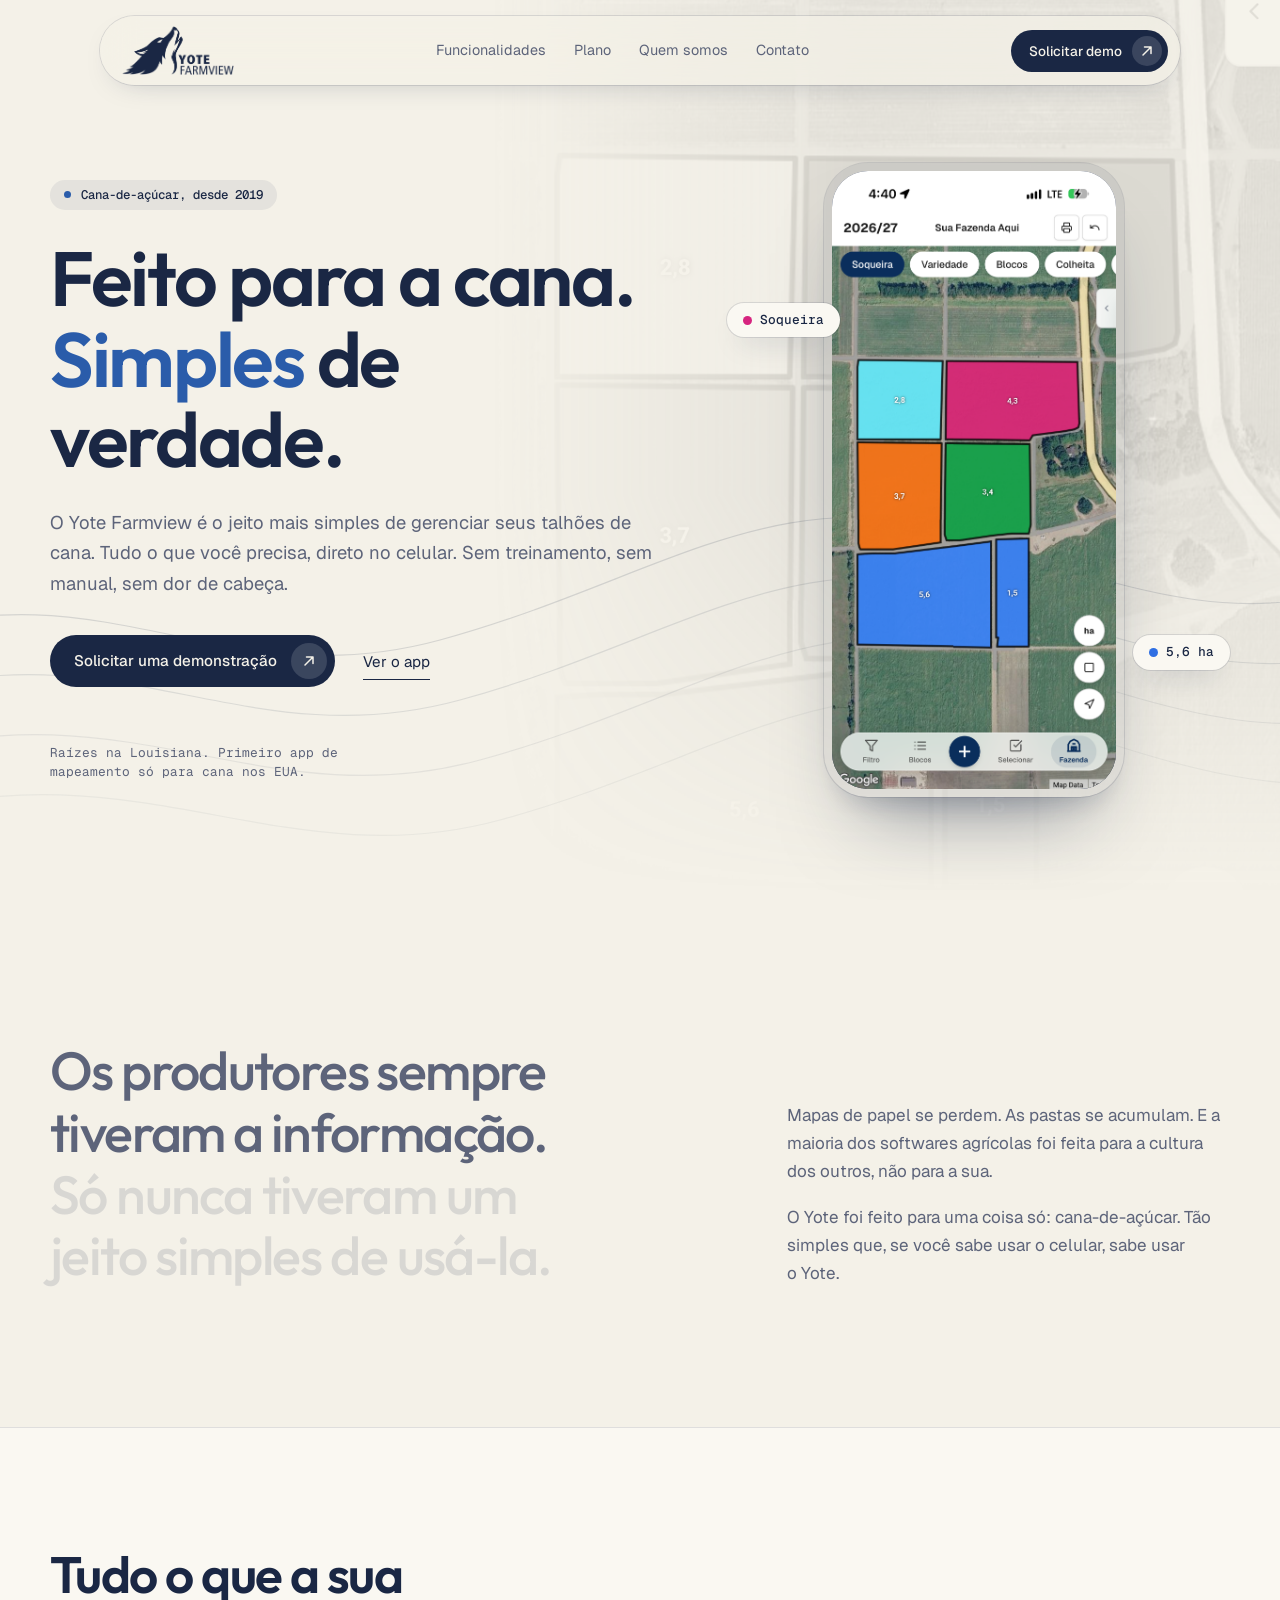
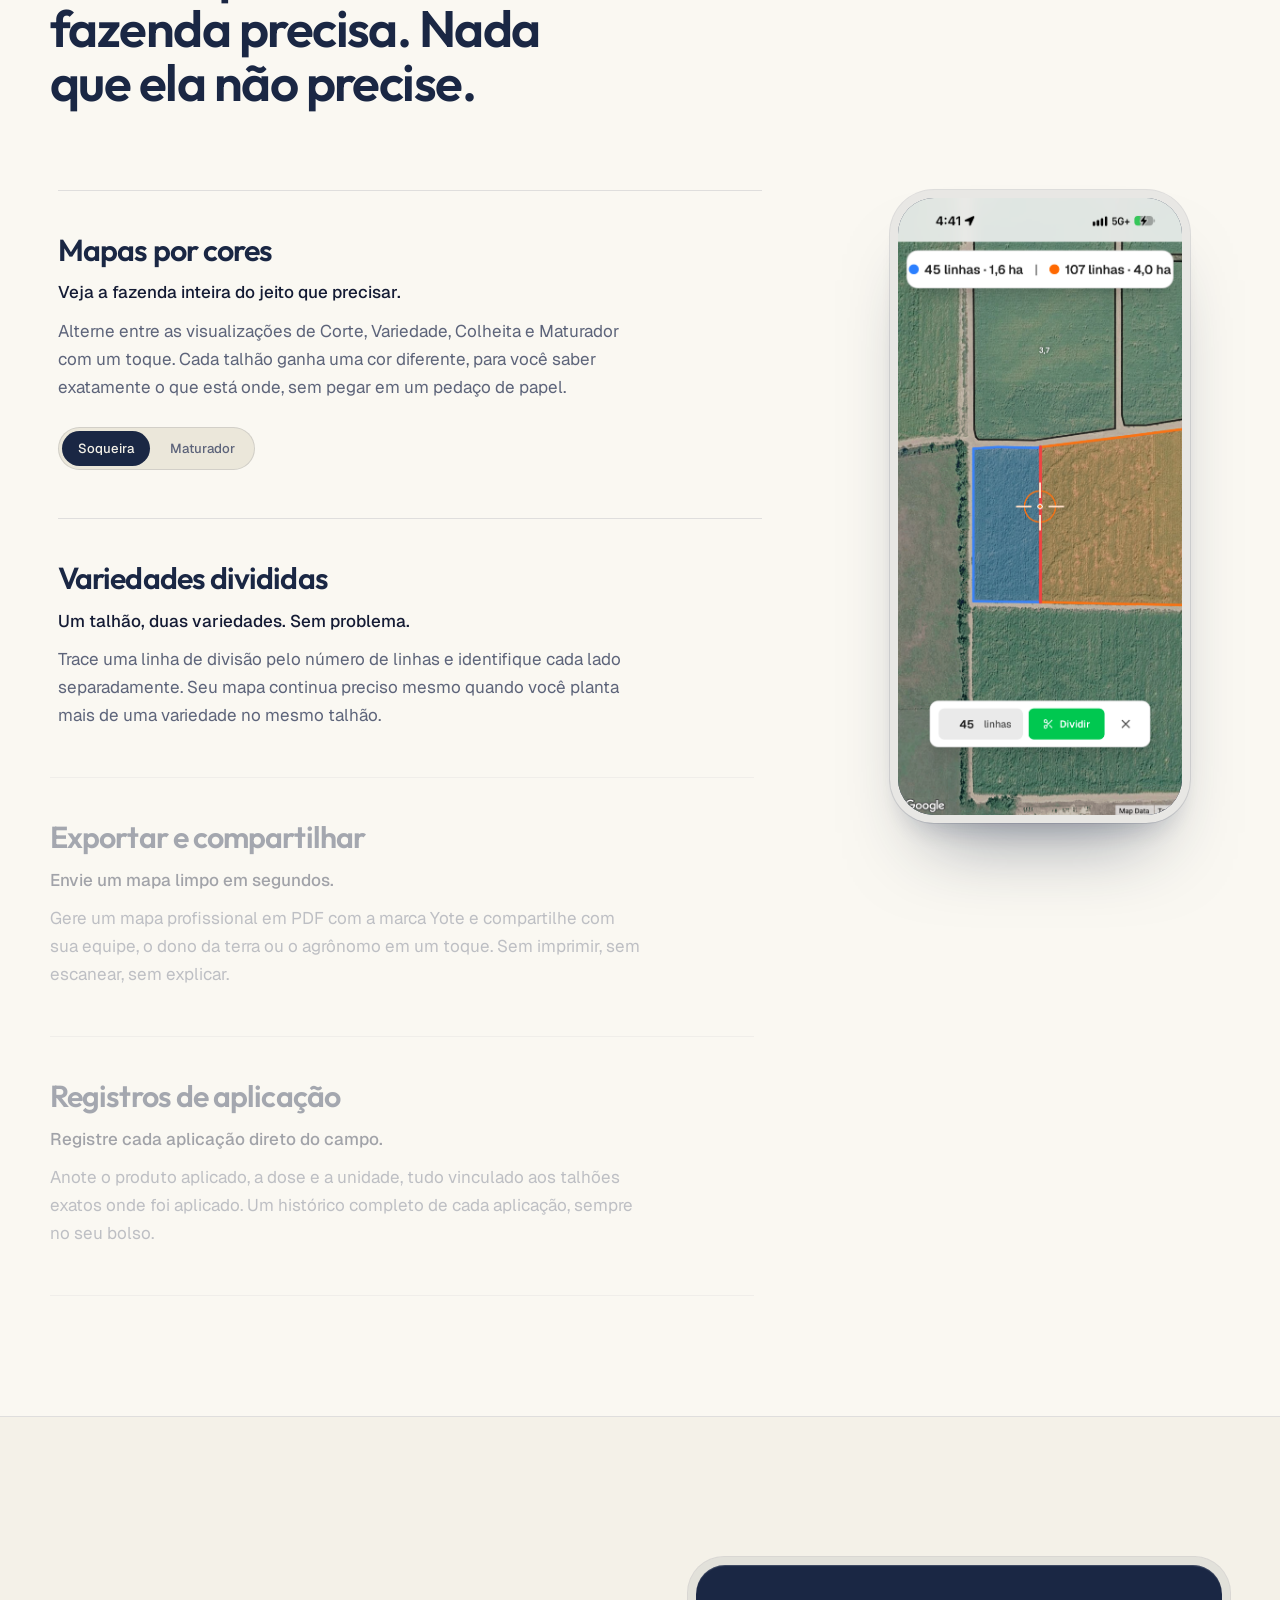
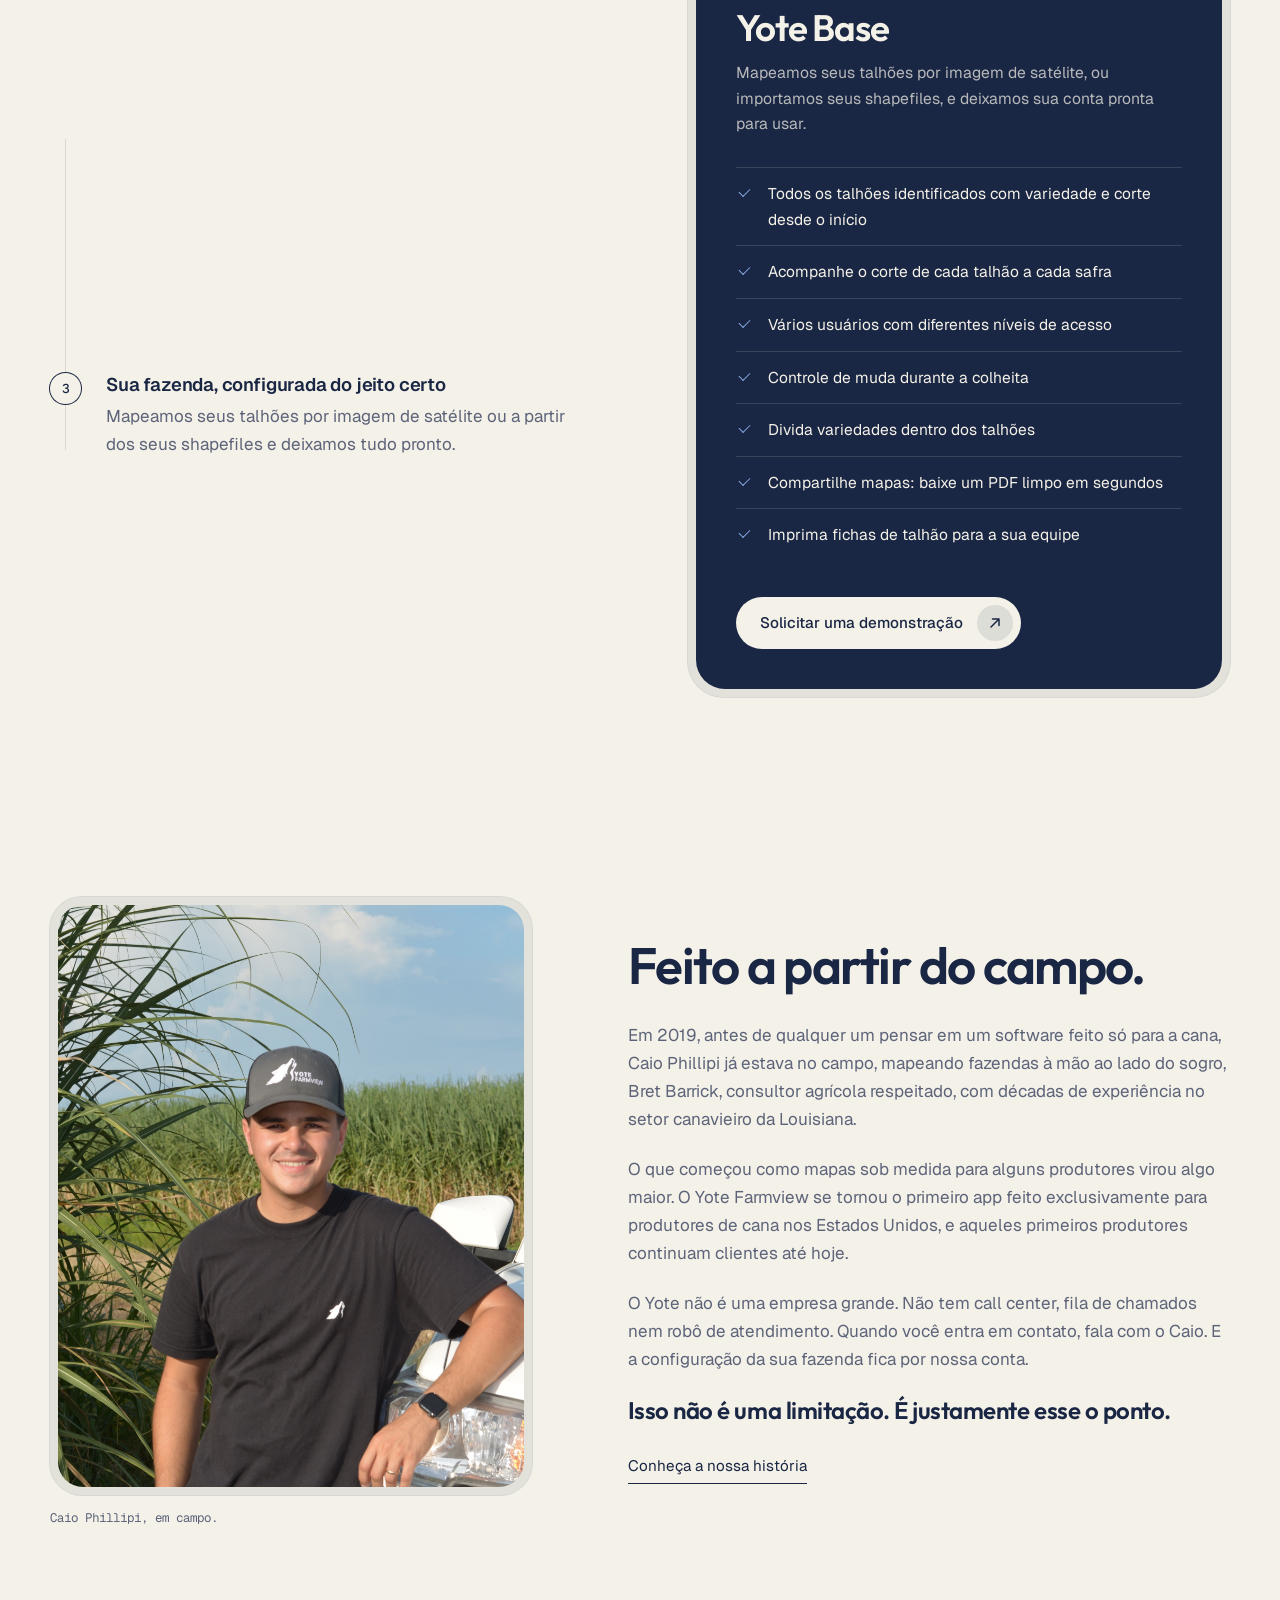
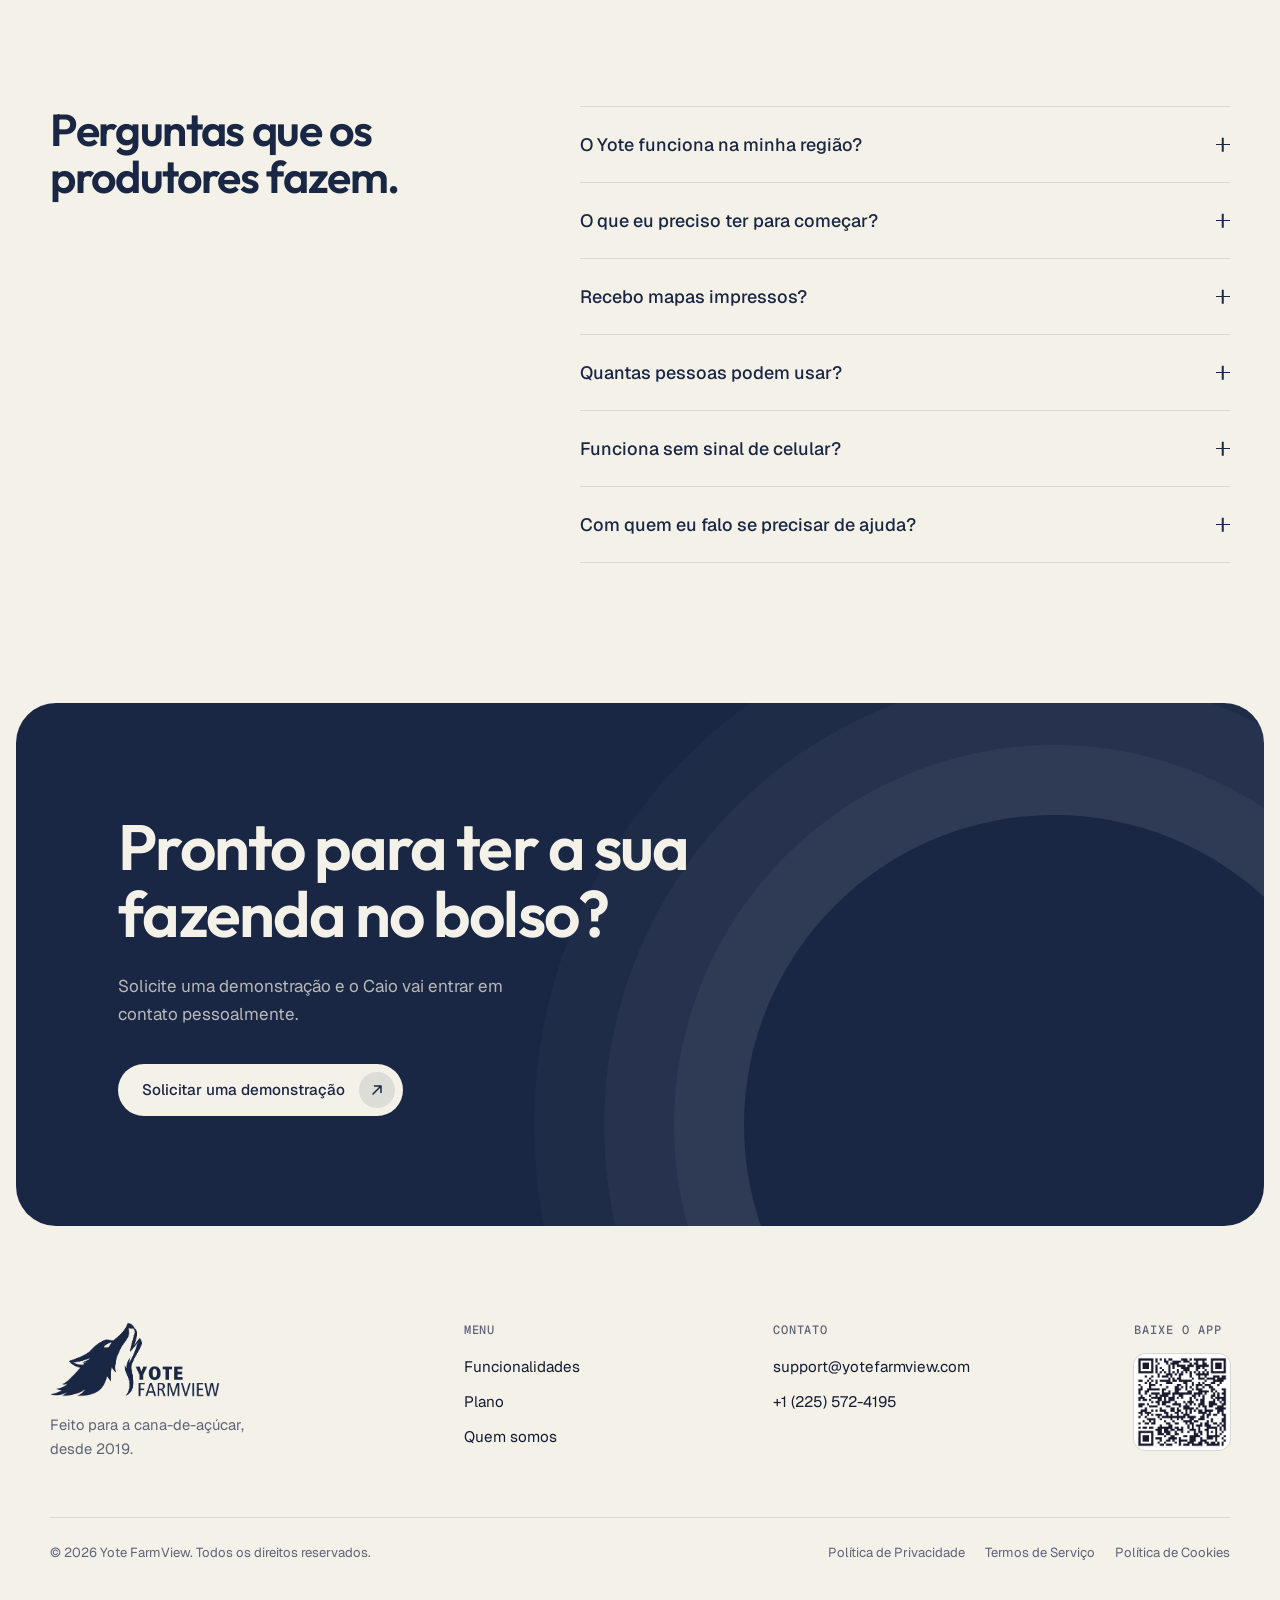
==== index.html @ c28bb12f "Site Yote Farmview: identidade visual, microinteracoes e paginas Quem somos, Funcionalidades e Conta" ====
<!doctype html>
<html lang="pt-BR">
<head>
<meta charset="utf-8">
<meta name="viewport" content="width=device-width, initial-scale=1">
<title>Yote Farmview — Feito para a cana-de-açúcar</title>
<meta name="description" content="O jeito mais simples de gerenciar seus talhões de cana. Mapas por cores, variedades divididas, PDF em um toque e registros de aplicação, direto no celular.">
<link rel="icon" href="public/favicon-light.png" media="(prefers-color-scheme: light)">
<link rel="icon" href="public/favicon-dark.png" media="(prefers-color-scheme: dark)">
<link rel="preconnect" href="https://fonts.googleapis.com">
<link rel="preconnect" href="https://fonts.gstatic.com" crossorigin>
<link href="https://fonts.googleapis.com/css2?family=Outfit:wght@500;600;700&family=Geist:wght@400;500;600&family=Geist+Mono:wght@400;500&display=swap" rel="stylesheet">
<link rel="stylesheet" href="styles.css">
<noscript><style>.reveal{opacity:1;transform:none;filter:none}</style></noscript>
</head>
<body>
<div class="progress" id="progress" aria-hidden="true"></div>

<header class="nav" id="nav">
  <a class="brand" href="#top" aria-label="Yote Farmview, início"><img class="brand-mark" src="public/brand-navy.png" alt="Yote Farmview" width="958" height="422"></a>
  <nav class="nav-links" aria-label="Principal">
    <a href="funcionalidades.html">Funcionalidades</a>
    <a href="index.html#plano">Plano</a>
    <a href="sobre.html">Quem somos</a>
    <a href="demo.html">Contato</a>
  </nav>
  <a class="btn btn-sm magnetic" href="demo.html">
    <span class="btn-label">Solicitar demo</span>
    <span class="btn-icon" aria-hidden="true"><svg viewBox="0 0 16 16"><path d="M4 12 12 4M5.5 4H12v6.5"/></svg></span>
  </a>
</header>

<main id="top">

  <section class="hero">
    <div class="hero-bg" aria-hidden="true"></div>
    <svg class="contours" viewBox="0 0 1440 900" preserveAspectRatio="xMidYMid slice" aria-hidden="true">
      <path pathLength="1" d="M-40 640C180 560 300 700 520 640S860 470 1060 540s300 90 440 20"/>
      <path pathLength="1" d="M-40 700C190 620 320 760 540 700S880 530 1080 600s300 90 440 20"/>
      <path pathLength="1" d="M-40 760C200 680 340 820 560 760S900 590 1100 660s300 90 440 20"/>
      <path pathLength="1" d="M-40 820C210 740 360 880 580 820S920 650 1120 720s300 90 440 20"/>
    </svg>

    <div class="hero-copy">
      <p class="pill reveal">Cana-de-açúcar, desde 2019</p>
      <h1 class="hero-title" aria-label="Feito para a cana. Simples de verdade.">
        <span class="line"><span class="line-in">Feito para a cana.</span></span>
        <span class="line"><span class="line-in"><em>Simples</em> de verdade.</span></span>
      </h1>
      <p class="lede reveal" style="--d:2">O Yote Farmview é o jeito mais simples de gerenciar seus talhões de cana. Tudo o que você precisa, direto no celular. Sem treinamento, sem manual, sem dor de cabeça.</p>
      <div class="hero-actions reveal" style="--d:3">
        <a class="btn magnetic" href="demo.html">
          <span class="btn-label">Solicitar uma demonstração</span>
          <span class="btn-icon" aria-hidden="true"><svg viewBox="0 0 16 16"><path d="M4 12 12 4M5.5 4H12v6.5"/></svg></span>
        </a>
        <a class="link" href="funcionalidades.html">Ver o app</a>
      </div>
      <p class="roots reveal" style="--d:4">Raízes na Louisiana. Primeiro app de mapeamento só para cana nos EUA.</p>
    </div>

    <div class="hero-stage reveal" style="--d:2">
      <div class="phone tilt" data-tilt>
        <div class="phone-core"><img src="public/screenshots/map.png" alt="Mapa da fazenda com talhões coloridos por soqueira" width="1206" height="2622" fetchpriority="high"></div>
      </div>
      <div class="chip chip-a"><i class="dot"></i>Soqueira</div>
      <div class="chip chip-b"><i class="dot dot-b"></i>5,6 ha</div>
    </div>
  </section>

  <section class="problem">
    <p class="problem-big reveal">Os produtores sempre tiveram a informação. <span>Só nunca tiveram um jeito simples de usá-la.</span></p>
    <div class="problem-body reveal" style="--d:2">
      <p>Mapas de papel se perdem. As pastas se acumulam. E a maioria dos softwares agrícolas foi feita para a cultura dos outros, não para a sua.</p>
      <p>O Yote foi feito para uma coisa só: cana-de-açúcar. Tão simples que, se você sabe usar o celular, sabe usar o Yote.</p>
    </div>
  </section>

  <section class="features" id="funcionalidades">
    <div class="features-head">
      <h2 class="reveal">Tudo o que a sua fazenda precisa. Nada que ela não precise.</h2>
    </div>
    <div class="features-grid">
      <ol class="feature-list">
        <li class="feature is-active" data-img="map" data-alt="Mapa por cores dos talhões">
          <h3>Mapas por cores</h3>
          <p class="feature-lead">Veja a fazenda inteira do jeito que precisar.</p>
          <p>Alterne entre as visualizações de Corte, Variedade, Colheita e Maturador com um toque. Cada talhão ganha uma cor diferente, para você saber exatamente o que está onde, sem pegar em um pedaço de papel.</p>
          <div class="seg" role="group" aria-label="Visualizações do mapa">
            <button type="button" data-view="map" class="on">Soqueira</button>
            <button type="button" data-view="ripener">Maturador</button>
          </div>
        </li>
        <li class="feature" data-img="split" data-alt="Talhão com duas variedades divididas">
          <h3>Variedades divididas</h3>
          <p class="feature-lead">Um talhão, duas variedades. Sem problema.</p>
          <p>Trace uma linha de divisão pelo número de linhas e identifique cada lado separadamente. Seu mapa continua preciso mesmo quando você planta mais de uma variedade no mesmo talhão.</p>
        </li>
        <li class="feature" data-img="list" data-alt="Lista de talhões pronta para exportar em PDF">
          <h3>Exportar e compartilhar</h3>
          <p class="feature-lead">Envie um mapa limpo em segundos.</p>
          <p>Gere um mapa profissional em PDF com a marca Yote e compartilhe com sua equipe, o dono da terra ou o agrônomo em um toque. Sem imprimir, sem escanear, sem explicar.</p>
        </li>
        <li class="feature" data-img="products" data-alt="Registro de aplicação com produto, dose e unidade">
          <h3>Registros de aplicação</h3>
          <p class="feature-lead">Registre cada aplicação direto do campo.</p>
          <p>Anote o produto aplicado, a dose e a unidade, tudo vinculado aos talhões exatos onde foi aplicado. Um histórico completo de cada aplicação, sempre no seu bolso.</p>
        </li>
      </ol>

      <div class="features-stage">
        <div class="phone tilt" data-tilt>
          <div class="phone-core">
            <img class="shot on" data-key="map" src="public/screenshots/map.png" alt="" loading="lazy">
            <img class="shot" data-key="stubble" src="public/screenshots/stubble.png" alt="" loading="lazy">
            <img class="shot" data-key="ripener" src="public/screenshots/ripener.png" alt="" loading="lazy">
            <img class="shot" data-key="split" src="public/screenshots/split.png" alt="" loading="lazy">
            <img class="shot" data-key="list" src="public/screenshots/list.png" alt="" loading="lazy">
            <img class="shot" data-key="products" src="public/screenshots/products.png" alt="" loading="lazy">
          </div>
        </div>
      </div>
    </div>
  </section>

  <section class="plan" id="plano">
    <div class="plan-copy">
      <h2 class="reveal">Como começar.</h2>
      <p class="reveal" style="--d:1">Nós configuramos tudo para você, a distância. Você só abre o app e usa.</p>
      <ol class="steps">
        <li class="reveal"><h3>Solicite uma demonstração</h3><p>Um formulário rápido: nome, telefone e e-mail. Só isso.</p></li>
        <li class="reveal" style="--d:1"><h3>Entramos em contato</h3><p>O Caio fala com você pessoalmente. Sem call center, sem e-mails automáticos. Uma conversa de verdade sobre a sua fazenda.</p></li>
        <li class="reveal" style="--d:2"><h3>Sua fazenda, configurada do jeito certo</h3><p>Mapeamos seus talhões por imagem de satélite ou a partir dos seus shapefiles e deixamos tudo pronto.</p></li>
      </ol>
    </div>

    <div class="plan-card reveal spot" style="--d:2">
      <div class="plan-card-in">
        <h3>Yote Base</h3>
        <p class="plan-sub">Mapeamos seus talhões por imagem de satélite, ou importamos seus shapefiles, e deixamos sua conta pronta para usar.</p>
        <ul class="ticks">
          <li>Todos os talhões identificados com variedade e corte desde o início</li>
          <li>Acompanhe o corte de cada talhão a cada safra</li>
          <li>Vários usuários com diferentes níveis de acesso</li>
          <li>Controle de muda durante a colheita</li>
          <li>Divida variedades dentro dos talhões</li>
          <li>Compartilhe mapas: baixe um PDF limpo em segundos</li>
          <li>Imprima fichas de talhão para a sua equipe</li>
        </ul>
        <a class="btn btn-light magnetic" href="demo.html">
          <span class="btn-label">Solicitar uma demonstração</span>
          <span class="btn-icon" aria-hidden="true"><svg viewBox="0 0 16 16"><path d="M4 12 12 4M5.5 4H12v6.5"/></svg></span>
        </a>
      </div>
    </div>
  </section>

  <section class="story" id="historia">
    <figure class="story-photo reveal">
      <div class="photo-frame"><img src="public/caio.jpg" alt="Caio Phillipi em um canavial da Louisiana" loading="lazy"></div>
      <figcaption>Caio Phillipi, em campo.</figcaption>
    </figure>
    <div class="story-copy">
      <h2 class="reveal">Feito a partir do campo.</h2>
      <p class="reveal" style="--d:1">Em 2019, antes de qualquer um pensar em um software feito só para a cana, Caio Phillipi já estava no campo, mapeando fazendas à mão ao lado do sogro, Bret Barrick, consultor agrícola respeitado, com décadas de experiência no setor canavieiro da Louisiana.</p>
      <p class="reveal" style="--d:2">O que começou como mapas sob medida para alguns produtores virou algo maior. O Yote Farmview se tornou o primeiro app feito exclusivamente para produtores de cana nos Estados Unidos, e aqueles primeiros produtores continuam clientes até hoje.</p>
      <p class="reveal" style="--d:3">O Yote não é uma empresa grande. Não tem call center, fila de chamados nem robô de atendimento. Quando você entra em contato, fala com o Caio. E a configuração da sua fazenda fica por nossa conta.</p>
      <p class="story-end reveal" style="--d:4">Isso não é uma limitação. É justamente esse o ponto.</p>
      <a class="link reveal" style="--d:5;width:fit-content" href="sobre.html">Conheça a nossa história</a>
    </div>
  </section>

  <section class="faq">
    <h2 class="reveal">Perguntas que os produtores fazem.</h2>
    <div class="faq-list">
      <details class="reveal"><summary>O Yote funciona na minha região?<i aria-hidden="true"></i></summary><div class="ans"><p>O Yote foi feito para produtores de cana-de-açúcar, onde quer que a cana seja cultivada. Fale com a gente para conversarmos sobre a sua região.</p></div></details>
      <details class="reveal"><summary>O que eu preciso ter para começar?<i aria-hidden="true"></i></summary><div class="ans"><p>Nós mapeamos seus talhões por imagem de satélite ou a partir dos seus shapefiles. Você só precisa do celular e de uma conversa com o Caio.</p></div></details>
      <details class="reveal"><summary>Recebo mapas impressos?<i aria-hidden="true"></i></summary><div class="ans"><p>Você pode imprimir fichas de talhão para a sua equipe e baixar um PDF limpo de qualquer mapa em segundos.</p></div></details>
      <details class="reveal"><summary>Quantas pessoas podem usar?<i aria-hidden="true"></i></summary><div class="ans"><p>Vários usuários, cada um com o seu nível de acesso.</p></div></details>
      <details class="reveal"><summary>Funciona sem sinal de celular?<i aria-hidden="true"></i></summary><div class="ans"><p>Pergunte direto ao Caio na demonstração. Ele mostra como o app se comporta na sua região.</p></div></details>
      <details class="reveal"><summary>Com quem eu falo se precisar de ajuda?<i aria-hidden="true"></i></summary><div class="ans"><p>Com o Caio. Sem call center e sem robô de atendimento.</p></div></details>
    </div>
  </section>

  <section class="cta">
    <div class="cta-in">
      <h2 class="reveal">Pronto para ter a sua fazenda no bolso?</h2>
      <p class="reveal" style="--d:1">Solicite uma demonstração e o Caio vai entrar em contato pessoalmente.</p>
      <a class="btn btn-light magnetic reveal" style="--d:2" href="demo.html">
        <span class="btn-label">Solicitar uma demonstração</span>
        <span class="btn-icon" aria-hidden="true"><svg viewBox="0 0 16 16"><path d="M4 12 12 4M5.5 4H12v6.5"/></svg></span>
      </a>
    </div>
  </section>
</main>

<footer class="foot" id="contato">
  <div class="foot-top">
    <div>
      <img class="brand-mark brand-mark-light" src="public/brand-navy.png" alt="Yote Farmview" width="958" height="422">
      <p class="foot-tag">Feito para a cana-de-açúcar, desde 2019.</p>
    </div>
    <div class="foot-col">
      <h4>Menu</h4>
      <a href="funcionalidades.html">Funcionalidades</a>
      <a href="index.html#plano">Plano</a>
      <a href="sobre.html">Quem somos</a>
    </div>
    <div class="foot-col">
      <h4>Contato</h4>
      <a href="mailto:support@yotefarmview.com">support@yotefarmview.com</a>
      <a href="tel:+12255724195">+1 (225) 572-4195</a>
    </div>
    <div class="foot-col foot-app">
      <h4>Baixe o app</h4>
      <img src="public/app-store-qr.png" alt="QR code para baixar o Yote Farmview na App Store" width="96" height="96" loading="lazy">
    </div>
  </div>
  <div class="foot-bot">
    <span>© 2026 Yote FarmView. Todos os direitos reservados.</span>
    <span class="foot-legal"><a href="#">Política de Privacidade</a><a href="#">Termos de Serviço</a><a href="#">Política de Cookies</a></span>
  </div>
</footer>

<script src="main.js"></script>
</body>
</html>
---- styles.css ----
:root{
  --bone:#f4f1e8;
  --bone-2:#ebe7da;
  --paper:#faf8f2;
  --navy:#1a2744;
  --navy-2:#111b32;
  --ink:#141b34;
  --mute:#5d647a;
  --line:rgba(26,39,68,.12);
  --accent:#2a5caa;
  --accent-dark:#8db0ee;
  --ease:cubic-bezier(.16,1,.3,1);
  --spring:cubic-bezier(.32,.72,0,1);
  --serif:'Outfit',system-ui,sans-serif;
  --sans:'Geist',system-ui,sans-serif;
  --mono:'Geist Mono',ui-monospace,monospace;
}
*{box-sizing:border-box;margin:0}
html{scroll-behavior:smooth;scroll-padding-top:96px}
body{background:var(--bone);color:var(--ink);font:400 1.0625rem/1.65 var(--sans);-webkit-font-smoothing:antialiased;overflow-x:hidden}
img{display:block;max-width:100%}
a{color:inherit}
::selection{background:var(--navy);color:var(--bone)}
:focus-visible{outline:2px solid var(--accent);outline-offset:3px;border-radius:6px}
::-webkit-scrollbar{width:10px}::-webkit-scrollbar-track{background:var(--bone)}
::-webkit-scrollbar-thumb{background:var(--navy);border-radius:10px;border:3px solid var(--bone)}
h1,h2,h3{font-family:var(--serif);font-weight:600;letter-spacing:-.03em;line-height:1.05;text-wrap:balance}
p{text-wrap:pretty}

/* brand */
.brand{display:block}
.brand-mark{display:block;width:112px;height:auto}
.brand-mark-light{width:170px}

/* nav */
.nav{position:fixed;inset:16px 0 auto;margin-inline:auto;width:min(1080px,calc(100% - 32px));z-index:20;display:flex;align-items:center;justify-content:space-between;gap:24px;padding:10px 12px 10px 22px;border-radius:999px;background:rgba(244,241,232,.72);backdrop-filter:blur(18px) saturate(1.2);-webkit-backdrop-filter:blur(18px) saturate(1.2);box-shadow:0 0 0 1px var(--line),0 10px 30px -18px rgba(26,39,68,.35);transition:transform .7s var(--spring),background .4s}
.nav.hide{transform:translateY(-140%)}
.nav-links{display:flex;gap:28px;font-size:.9rem}
.nav-links a{text-decoration:none;color:var(--mute);position:relative;padding:4px 0;transition:color .3s}
.nav-links a::after{content:"";position:absolute;left:0;right:0;bottom:0;height:1px;background:var(--navy);transform:scaleX(0);transform-origin:right;transition:transform .5s var(--ease)}
.nav-links a:hover{color:var(--navy)}
.nav-links a:hover::after{transform:scaleX(1);transform-origin:left}

/* buttons */
.btn{--bg:var(--navy);--fg:var(--bone);display:inline-flex;align-items:center;gap:14px;padding:8px 8px 8px 24px;border-radius:999px;background:var(--bg);color:var(--fg);text-decoration:none;font-weight:500;font-size:.95rem;border:0;cursor:pointer;position:relative;transition:transform .5s var(--spring),background .3s;will-change:transform}
.btn:active{transform:scale(.97)!important}
.btn-sm{padding:6px 6px 6px 18px;font-size:.85rem;gap:10px;white-space:nowrap}
.btn-icon{width:36px;height:36px;border-radius:50%;background:rgba(255,255,255,.14);display:grid;place-items:center;overflow:hidden;transition:background .4s}
.btn-sm .btn-icon{width:30px;height:30px}
.btn-icon svg{width:16px;height:16px;fill:none;stroke:currentColor;stroke-width:1.5;stroke-linecap:round;stroke-linejoin:round;transition:transform .6s var(--spring)}
.btn:hover .btn-icon{background:rgba(255,255,255,.26)}
.btn:hover .btn-icon svg{transform:translate(2px,-2px) scale(1.1)}
.btn-light{--bg:var(--bone);--fg:var(--navy)}
.btn-light .btn-icon{background:rgba(26,39,68,.1)}
.btn-light:hover .btn-icon{background:rgba(26,39,68,.18)}
.link{font-size:.95rem;text-decoration:none;color:var(--navy);padding:6px 0;background:linear-gradient(currentColor,currentColor) 0 100%/100% 1px no-repeat;transition:background-size .5s var(--ease)}
.link:hover{background-size:0 1px;background-position:100% 100%}

/* hero */
.hero{position:relative;isolation:isolate;min-height:100dvh;display:grid;grid-template-columns:1.1fr .9fr;align-items:center;gap:40px;padding:140px max(24px,calc((100vw - 1180px)/2)) 80px;overflow:hidden}
.contours{position:absolute;inset:0;width:100%;height:100%;pointer-events:none}
.contours path{fill:none;stroke:var(--navy);stroke-opacity:.14;stroke-width:1.2;stroke-dasharray:1;stroke-dashoffset:1;animation:draw 3.2s var(--ease) forwards}
.contours path:nth-child(2){animation-delay:.2s;stroke-opacity:.11}
.contours path:nth-child(3){animation-delay:.4s;stroke-opacity:.08}
.contours path:nth-child(4){animation-delay:.6s;stroke-opacity:.05}
@keyframes draw{to{stroke-dashoffset:0}}
.hero-copy{position:relative;max-width:640px}
.pill{display:inline-flex;align-items:center;gap:10px;font:500 .78rem/1 var(--mono);color:var(--navy);padding:9px 14px;border-radius:999px;background:rgba(26,39,68,.07);margin-bottom:28px}
.pill::before{content:"";width:7px;height:7px;border-radius:50%;background:var(--accent);animation:breathe 2.6s ease-in-out infinite}
@keyframes breathe{50%{transform:scale(1.6);opacity:.5}}
.hero-title{font-size:clamp(2.6rem,6vw,5rem);color:var(--navy);margin-bottom:28px}
.line{display:block;overflow:hidden;padding-bottom:.12em;margin-bottom:-.12em}
.line-in{display:block;transform:translateY(110%);animation:rise 1.2s var(--ease) .15s forwards}
.line:nth-child(2) .line-in{animation-delay:.3s}
@keyframes rise{to{transform:none}}
.hero-title em{font-style:normal;color:var(--accent)}
.lede{font-size:1.15rem;color:var(--mute);max-width:52ch;margin-bottom:36px}
.hero-actions{display:flex;align-items:center;gap:28px;flex-wrap:wrap;margin-bottom:56px}
.roots{font:400 .8rem/1.5 var(--mono);color:var(--mute);max-width:44ch}
.hero-stage{position:relative;display:grid;place-items:center;perspective:1200px}

/* phone: double bezel */
.phone{--rx:0deg;--ry:0deg;width:min(300px,70vw);padding:8px;border-radius:44px;background:rgba(26,39,68,.08);box-shadow:0 0 0 1px var(--line),0 50px 80px -40px rgba(26,39,68,.5),0 20px 30px -20px rgba(26,39,68,.25);transform:rotateX(var(--rx)) rotateY(var(--ry));transition:transform .8s var(--ease);transform-style:preserve-3d}
.phone.live{transition:transform .12s linear}
.phone-core{position:relative;aspect-ratio:1206/2622;border-radius:36px;overflow:hidden;background:var(--navy);box-shadow:inset 0 1px 1px rgba(255,255,255,.3)}
.phone-core img{width:100%;height:100%;object-fit:cover}
.hero-stage .phone{animation:float 7s ease-in-out infinite}
@keyframes float{50%{translate:0 -12px}}
.chip{position:absolute;display:flex;align-items:center;gap:8px;font:500 .8rem/1 var(--mono);padding:11px 16px;border-radius:999px;background:var(--paper);color:var(--navy);box-shadow:0 0 0 1px var(--line),0 14px 28px -14px rgba(26,39,68,.4);animation:float 6s ease-in-out infinite}
.chip .dot{width:9px;height:9px;border-radius:50%;background:#d6247f}
.chip .dot-b{background:#2f6fe3}
.chip-a{top:22%;left:2%;animation-delay:-2s}
.chip-b{bottom:20%;right:0;animation-delay:-4s}

/* reveal */
.reveal{opacity:0;transform:translateY(28px);filter:blur(8px);transition:opacity 1s var(--ease),transform 1.1s var(--ease),filter 1s var(--ease);transition-delay:calc(var(--d,0)*90ms)}
.reveal.in{opacity:1;transform:none;filter:none}

/* problem */
.problem{padding:140px max(24px,calc((100vw - 1180px)/2));display:grid;grid-template-columns:1.5fr 1fr;gap:72px;align-items:end}
.problem-big{font:600 clamp(1.9rem,3.6vw,3rem)/1.15 var(--serif);letter-spacing:-.03em;color:var(--navy);text-wrap:balance}
.problem-big span{color:var(--mute);font-weight:500}
.problem-body{display:grid;gap:18px;color:var(--mute);max-width:44ch}

/* features */
.features{background:var(--paper);padding:120px max(24px,calc((100vw - 1180px)/2));border-block:1px solid var(--line)}
.features-head h2{font-size:clamp(2rem,4vw,3.2rem);max-width:18ch;color:var(--navy);margin-bottom:80px}
.features-grid{display:grid;grid-template-columns:1fr 380px;gap:96px;align-items:start}
.feature-list{list-style:none;padding:0}
.feature{padding:44px 0 48px;border-top:1px solid var(--line);opacity:.38;transition:opacity .6s var(--ease)}
.feature:last-child{border-bottom:1px solid var(--line)}
.feature.is-active{opacity:1}
.feature h3{font-size:1.9rem;color:var(--navy);margin-bottom:12px}
.feature-lead{font-weight:500;margin-bottom:10px}
.feature p:not(.feature-lead){color:var(--mute);max-width:54ch}
.features-stage{position:sticky;top:110px;display:grid;place-items:center;perspective:1200px}
.shot{position:absolute;inset:0;opacity:0;transform:scale(1.04);filter:blur(6px);transition:opacity .7s var(--ease),transform 1s var(--ease),filter .7s var(--ease)}
.shot.on{opacity:1;transform:none;filter:none}
.seg{display:inline-flex;gap:4px;padding:4px;margin-top:26px;border-radius:999px;background:var(--bone-2);box-shadow:inset 0 0 0 1px var(--line)}
.seg button{font:500 .82rem var(--sans);color:var(--mute);border:0;background:none;padding:9px 16px;border-radius:999px;cursor:pointer;transition:background .4s var(--ease),color .3s,transform .4s var(--spring)}
.seg button:hover{color:var(--navy)}
.seg button:active{transform:scale(.95)}
.seg button.on{background:var(--navy);color:var(--bone)}

/* plan */
.plan{padding:140px max(24px,calc((100vw - 1180px)/2));display:grid;grid-template-columns:1fr 1fr;gap:96px;align-items:start}
.plan-copy h2{font-size:clamp(2rem,4vw,3.2rem);color:var(--navy);margin-bottom:16px}
.plan-copy>p{color:var(--mute);margin-bottom:48px}
.steps{list-style:none;padding:0;counter-reset:s;position:relative;display:grid;gap:36px}
.steps::before{content:"";position:absolute;left:15px;top:8px;bottom:8px;width:1px;background:var(--line)}
.steps li{counter-increment:s;padding-left:56px;position:relative}
.steps li::before{content:counter(s);position:absolute;left:0;top:0;width:31px;height:31px;border-radius:50%;background:var(--bone);box-shadow:0 0 0 1px var(--navy);display:grid;place-items:center;font:500 .8rem var(--mono);color:var(--navy)}
.steps h3{font:600 1.15rem var(--sans);letter-spacing:-.01em;margin-bottom:6px;color:var(--navy)}
.steps p{color:var(--mute);max-width:46ch}
.plan-card{padding:8px;border-radius:36px;background:rgba(26,39,68,.08);box-shadow:0 0 0 1px var(--line);position:sticky;top:110px}
.plan-card-in{position:relative;border-radius:29px;background:var(--navy);color:var(--bone);padding:44px 40px 40px;overflow:hidden;box-shadow:inset 0 1px 1px rgba(255,255,255,.18)}
.plan-card-in::before{content:"";position:absolute;inset:0;background:radial-gradient(420px circle at var(--mx,70%) var(--my,0%),rgba(255,255,255,.12),transparent 60%);opacity:0;transition:opacity .5s;pointer-events:none}
.plan-card:hover .plan-card-in::before{opacity:1}
.plan-card h3{font-size:2.3rem;margin-bottom:12px}
.plan-sub{color:rgba(244,241,232,.72);margin-bottom:30px;font-size:.98rem}
.ticks{list-style:none;padding:0;display:grid;margin-bottom:36px}
.ticks li{position:relative;padding:13px 0 13px 32px;border-top:1px solid rgba(244,241,232,.14);font-size:.97rem;transition:transform .5s var(--ease),color .3s}
.ticks li::before{content:"";position:absolute;left:2px;top:19px;width:12px;height:7px;border-left:1.5px solid var(--accent-dark);border-bottom:1.5px solid var(--accent-dark);transform:rotate(-45deg) scale(.8);transition:transform .5s var(--spring)}
.ticks li:hover{transform:translateX(6px)}
.ticks li:hover::before{transform:rotate(-45deg) scale(1.15)}

/* story */
.story{padding:60px max(24px,calc((100vw - 1180px)/2)) 140px;display:grid;grid-template-columns:.8fr 1fr;gap:96px;align-items:center}
.story-photo{position:relative}
.photo-frame{padding:8px;border-radius:32px;background:rgba(26,39,68,.08);box-shadow:0 0 0 1px var(--line)}
.photo-frame img{border-radius:25px;aspect-ratio:4/5;object-fit:cover;width:100%;filter:saturate(.9);transition:transform 1.4s var(--ease)}
.photo-frame{overflow:hidden}
.photo-frame:hover img{transform:scale(1.03)}
.story-photo figcaption{font:400 .78rem var(--mono);color:var(--mute);margin-top:14px}
.story-copy{display:grid;gap:22px;max-width:56ch;color:var(--mute)}
.story-copy h2{font-size:clamp(2rem,4vw,3.2rem);color:var(--navy);margin-bottom:6px}
.story-end{font:600 1.5rem/1.25 var(--serif);letter-spacing:-.02em;color:var(--navy)}

/* faq */
.faq{padding:40px max(24px,calc((100vw - 1180px)/2)) 140px;display:grid;grid-template-columns:.8fr 1.2fr;gap:96px;align-items:start}
.faq h2{font-size:clamp(2rem,3.6vw,2.8rem);color:var(--navy);position:sticky;top:110px}
details{border-top:1px solid var(--line)}
details:last-child{border-bottom:1px solid var(--line)}
summary{list-style:none;cursor:pointer;display:flex;justify-content:space-between;align-items:center;gap:24px;padding:26px 0;font:500 1.12rem var(--sans);color:var(--navy);transition:padding .5s var(--ease)}
summary::-webkit-details-marker{display:none}
summary:hover{padding-left:10px}
summary i{position:relative;flex:none;width:14px;height:14px}
summary i::before,summary i::after{content:"";position:absolute;inset:6px 0 auto;height:1.5px;background:currentColor;transition:transform .6s var(--spring)}
summary i::after{transform:rotate(90deg)}
details[open] summary i::after{transform:rotate(0)}
.ans{display:grid;grid-template-rows:0fr;transition:grid-template-rows .6s var(--ease)}
.ans>p{overflow:hidden;color:var(--mute);max-width:56ch;opacity:0;transition:opacity .5s var(--ease)}
details[open] .ans{grid-template-rows:1fr}
details[open] .ans>p{opacity:1;padding-bottom:28px}

/* cta */
.cta{padding:0 max(16px,calc((100vw - 1280px)/2)) 24px}
.cta-in{position:relative;border-radius:40px;background:var(--navy);color:var(--bone);text-align:left;padding:110px max(32px,8vw);overflow:hidden;display:grid;gap:24px;justify-items:start}
.cta-in::before{content:"";position:absolute;right:-8%;bottom:-40%;width:620px;height:620px;border-radius:50%;box-shadow:0 0 0 70px rgba(244,241,232,.04),0 0 0 140px rgba(244,241,232,.035),0 0 0 210px rgba(244,241,232,.025);animation:swell 12s ease-in-out infinite}
@keyframes swell{50%{transform:scale(1.07)}}
.cta h2{font-size:clamp(2.2rem,5vw,4rem);max-width:16ch}
.cta p{color:rgba(244,241,232,.72);max-width:44ch}
.cta .btn{margin-top:12px}

/* footer */
.foot{padding:72px max(24px,calc((100vw - 1180px)/2)) 36px;background:var(--bone)}
.foot-top{display:grid;grid-template-columns:1.4fr 1fr 1.2fr auto;gap:48px;padding-bottom:56px}
.foot-tag{margin-top:16px;color:var(--mute);font-size:.92rem;max-width:26ch}
.foot-col{display:grid;gap:10px;align-content:start;font-size:.95rem}
.foot-col h4{font:500 .75rem var(--mono);color:var(--mute);text-transform:uppercase;letter-spacing:.08em;margin-bottom:6px}
.foot-col a{text-decoration:none;width:fit-content;background:linear-gradient(currentColor,currentColor) 0 100%/0 1px no-repeat;transition:background-size .5s var(--ease)}
.foot-col a:hover{background-size:100% 1px}
.foot-app img{border-radius:12px;box-shadow:0 0 0 1px var(--line)}
.foot-bot{display:flex;justify-content:space-between;gap:16px;flex-wrap:wrap;padding-top:24px;border-top:1px solid var(--line);font-size:.82rem;color:var(--mute)}
.foot-legal{display:flex;gap:20px;flex-wrap:wrap}
.foot-legal a{text-decoration:none}.foot-legal a:hover{color:var(--navy)}

/* responsive */
@media (max-width:900px){
  .nav-links{display:none}
  .hero,.problem,.plan,.story,.faq{grid-template-columns:1fr;gap:56px}
  .hero{padding-top:120px}
  .features-grid{grid-template-columns:1fr;gap:40px}
  .features-stage{position:sticky;top:76px;order:-1;z-index:2;padding:10px 0;background:linear-gradient(var(--paper) 80%,transparent)}
  .features-stage .phone{width:200px}
  .feature{padding:32px 0}
  .plan-card,.faq h2{position:static}
  .foot-top{grid-template-columns:1fr 1fr}
  .chip-a{left:-2%}
}
@media (max-width:520px){
  .hero-actions{gap:18px}
  .cta-in{border-radius:28px;padding:72px 28px}
  .foot-top{grid-template-columns:1fr}
}
@media (prefers-reduced-motion:reduce){
  *,*::before,*::after{animation-duration:.01ms!important;animation-iteration-count:1!important;transition-duration:.01ms!important}
  .reveal{opacity:1;transform:none;filter:none}
  .line-in{transform:none}
  .contours path{stroke-dashoffset:0}
}

/* refinement pass */
.progress{position:fixed;inset:0 0 auto;height:2px;background:var(--accent);transform:scaleX(var(--p,0));transform-origin:left;z-index:30;pointer-events:none}
.problem-big{font-size:clamp(2rem,4.2vw,3.6rem)}
.problem-big .w{opacity:.18;transition:opacity .5s var(--ease)}
.problem-big .w.lit{opacity:1}
.problem-big span .w.lit{opacity:.7}
.feature{transition:opacity .6s var(--ease),transform .8s var(--ease)}
.feature.is-active{transform:translateX(8px)}
@media (max-width:900px){.feature.is-active{transform:none}}

/* hero background */
.hero-bg{position:absolute;inset:0 0 0 38%;z-index:-1;pointer-events:none;background:url(public/hero-bg.jpg) center/cover;filter:grayscale(1) contrast(.9) brightness(1.15);opacity:.16;-webkit-mask-image:linear-gradient(90deg,transparent,#000 45%),linear-gradient(180deg,#000 55%,transparent);-webkit-mask-composite:source-in;mask-image:linear-gradient(90deg,transparent,#000 45%),linear-gradient(180deg,#000 55%,transparent);mask-composite:intersect;animation:drift 24s ease-in-out infinite alternate}
@keyframes drift{to{transform:scale(1.06) translate(-1.5%,1%)}}
@media (max-width:900px){.hero-bg{inset:0;opacity:.1}}

/* inner pages */
.nav-links a[aria-current]{color:var(--navy)}
.nav-links a[aria-current]::after{transform:scaleX(1)}
.page-hero{position:relative;isolation:isolate;padding:190px max(24px,calc((100vw - 1180px)/2)) 90px;overflow:hidden}
.page-hero .hero-title{font-size:clamp(2.6rem,6.4vw,5.4rem);max-width:14ch}
.page-hero .lede{max-width:50ch;margin-bottom:0}
.page-hero .hero-bg{inset:0 0 0 55%}
.about-split{padding:40px max(24px,calc((100vw - 1180px)/2)) 120px;display:grid;grid-template-columns:.8fr 1fr;gap:96px;align-items:start}
.timeline-sec{padding:120px max(24px,calc((100vw - 1180px)/2));background:var(--paper);border-block:1px solid var(--line)}
.timeline-sec h2,.principles h2{font-size:clamp(2rem,4vw,3.2rem);color:var(--navy);margin-bottom:64px}
.timeline{list-style:none;padding:0;display:grid}
.timeline li{display:grid;grid-template-columns:200px 1fr;gap:40px;padding:36px 0;border-top:1px solid var(--line);transition:padding .6s var(--ease)}
.timeline li:last-child{border-bottom:1px solid var(--line)}
.timeline li:hover{padding-left:12px}
.when{font:500 .95rem var(--mono);color:var(--accent);padding-top:6px}
.timeline h3{font-size:1.7rem;color:var(--navy);margin-bottom:8px}
.timeline p{color:var(--mute);max-width:56ch}
.principles{padding:120px max(24px,calc((100vw - 1180px)/2)) 140px}
.principles-grid{display:grid;grid-template-columns:repeat(3,1fr);gap:48px}
.principles-grid>div{padding-top:28px;border-top:1px solid var(--line);position:relative}
.principles-grid>div::before{content:"";position:absolute;left:0;top:-1px;height:1px;width:100%;background:var(--navy);transform:scaleX(0);transform-origin:left;transition:transform .8s var(--ease)}
.principles-grid>div:hover::before{transform:scaleX(1)}
.principles h3{font-size:1.5rem;color:var(--navy);margin-bottom:10px}
.principles p{color:var(--mute)}
.feat-rows{display:grid}
.feat-row{display:grid;grid-template-columns:1fr 340px;gap:120px;align-items:center;padding:100px max(24px,calc((100vw - 1180px)/2));border-top:1px solid var(--line)}
.feat-row.flip{grid-template-columns:340px 1fr;background:var(--paper)}
.feat-row.flip .feat-text{order:2}
.feat-text{display:grid;gap:16px;max-width:52ch;justify-items:start}
.feat-text h2{font-size:clamp(2rem,4vw,3.2rem);color:var(--navy)}
.feat-text p:not(.feature-lead){color:var(--mute)}
.feat-phone{display:grid;place-items:center;perspective:1200px}
.feat-phone .phone-core img{position:static}
.demo-hero{display:grid;grid-template-columns:1.1fr .9fr;gap:80px;align-items:start;min-height:100dvh}
.demo-hero .hero-bg{inset:0 0 0 50%}
.contact{display:grid;gap:18px;margin-top:44px}
.contact dt{font:500 .75rem var(--mono);text-transform:uppercase;letter-spacing:.08em;color:var(--mute);margin-bottom:2px}
.contact dd{font-size:1.15rem}
.contact a{text-decoration:none;background:linear-gradient(currentColor,currentColor) 0 100%/100% 1px no-repeat;transition:background-size .5s var(--ease)}
.contact a:hover{background-size:0 1px;background-position:100% 100%}
.form-shell{padding:8px;border-radius:36px;background:rgba(26,39,68,.08);box-shadow:0 0 0 1px var(--line)}
.form-core{border-radius:29px;background:var(--navy);color:var(--bone);padding:40px;display:grid;gap:22px;box-shadow:inset 0 1px 1px rgba(255,255,255,.18)}
.field{display:grid;gap:8px}
.field label{font:500 .85rem var(--sans);color:rgba(244,241,232,.8)}
.field input{font:400 1.05rem var(--sans);color:var(--bone);background:rgba(244,241,232,.06);border:0;border-radius:14px;padding:15px 16px;box-shadow:inset 0 0 0 1px rgba(244,241,232,.16);transition:box-shadow .4s var(--ease),background .4s}
.field input:hover{background:rgba(244,241,232,.09)}
.field input:focus{outline:0;box-shadow:inset 0 0 0 1.5px var(--accent-dark);background:rgba(244,241,232,.1)}
.field input[aria-invalid=true]{box-shadow:inset 0 0 0 1.5px #ff9b8f}
.err{font-size:.85rem;color:#ffb4aa;max-height:0;opacity:0;overflow:hidden;transition:max-height .4s var(--ease),opacity .4s}
.field input[aria-invalid=true]~.err{max-height:40px;opacity:1}
.form-core .btn{justify-self:start;margin-top:6px}
.form-note{font-size:.85rem;color:rgba(244,241,232,.62)}
.form-note.ok{color:var(--accent-dark)}
.demo-steps{padding-top:40px}
.demo-steps .plan-copy{max-width:640px}
@media (max-width:900px){
  .page-hero{padding-top:130px}
  .about-split,.demo-hero{grid-template-columns:1fr;gap:56px}
  .timeline li{grid-template-columns:1fr;gap:6px}
  .principles-grid{grid-template-columns:1fr;gap:36px}
  .feat-row,.feat-row.flip{grid-template-columns:1fr;gap:48px;padding:72px 24px}
  .feat-row.flip .feat-text{order:0}
  .form-core{padding:28px 24px}
}
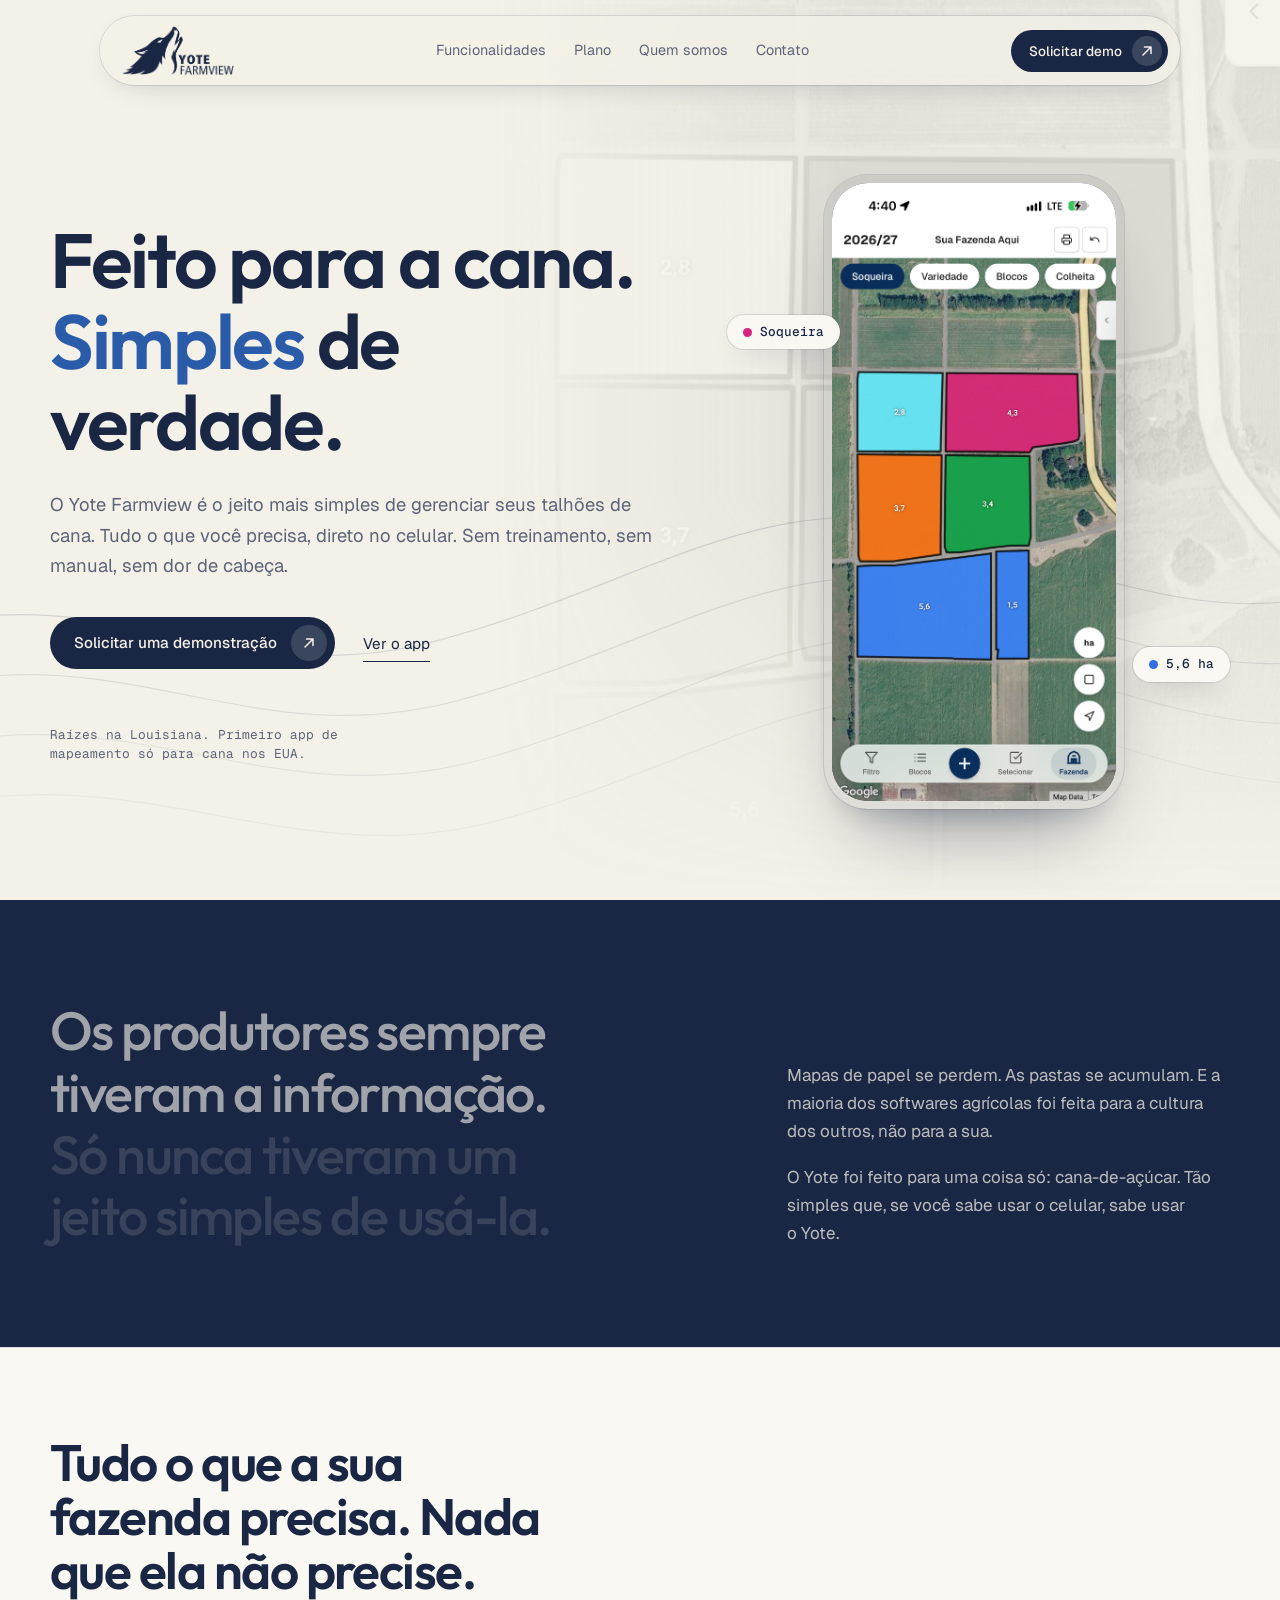
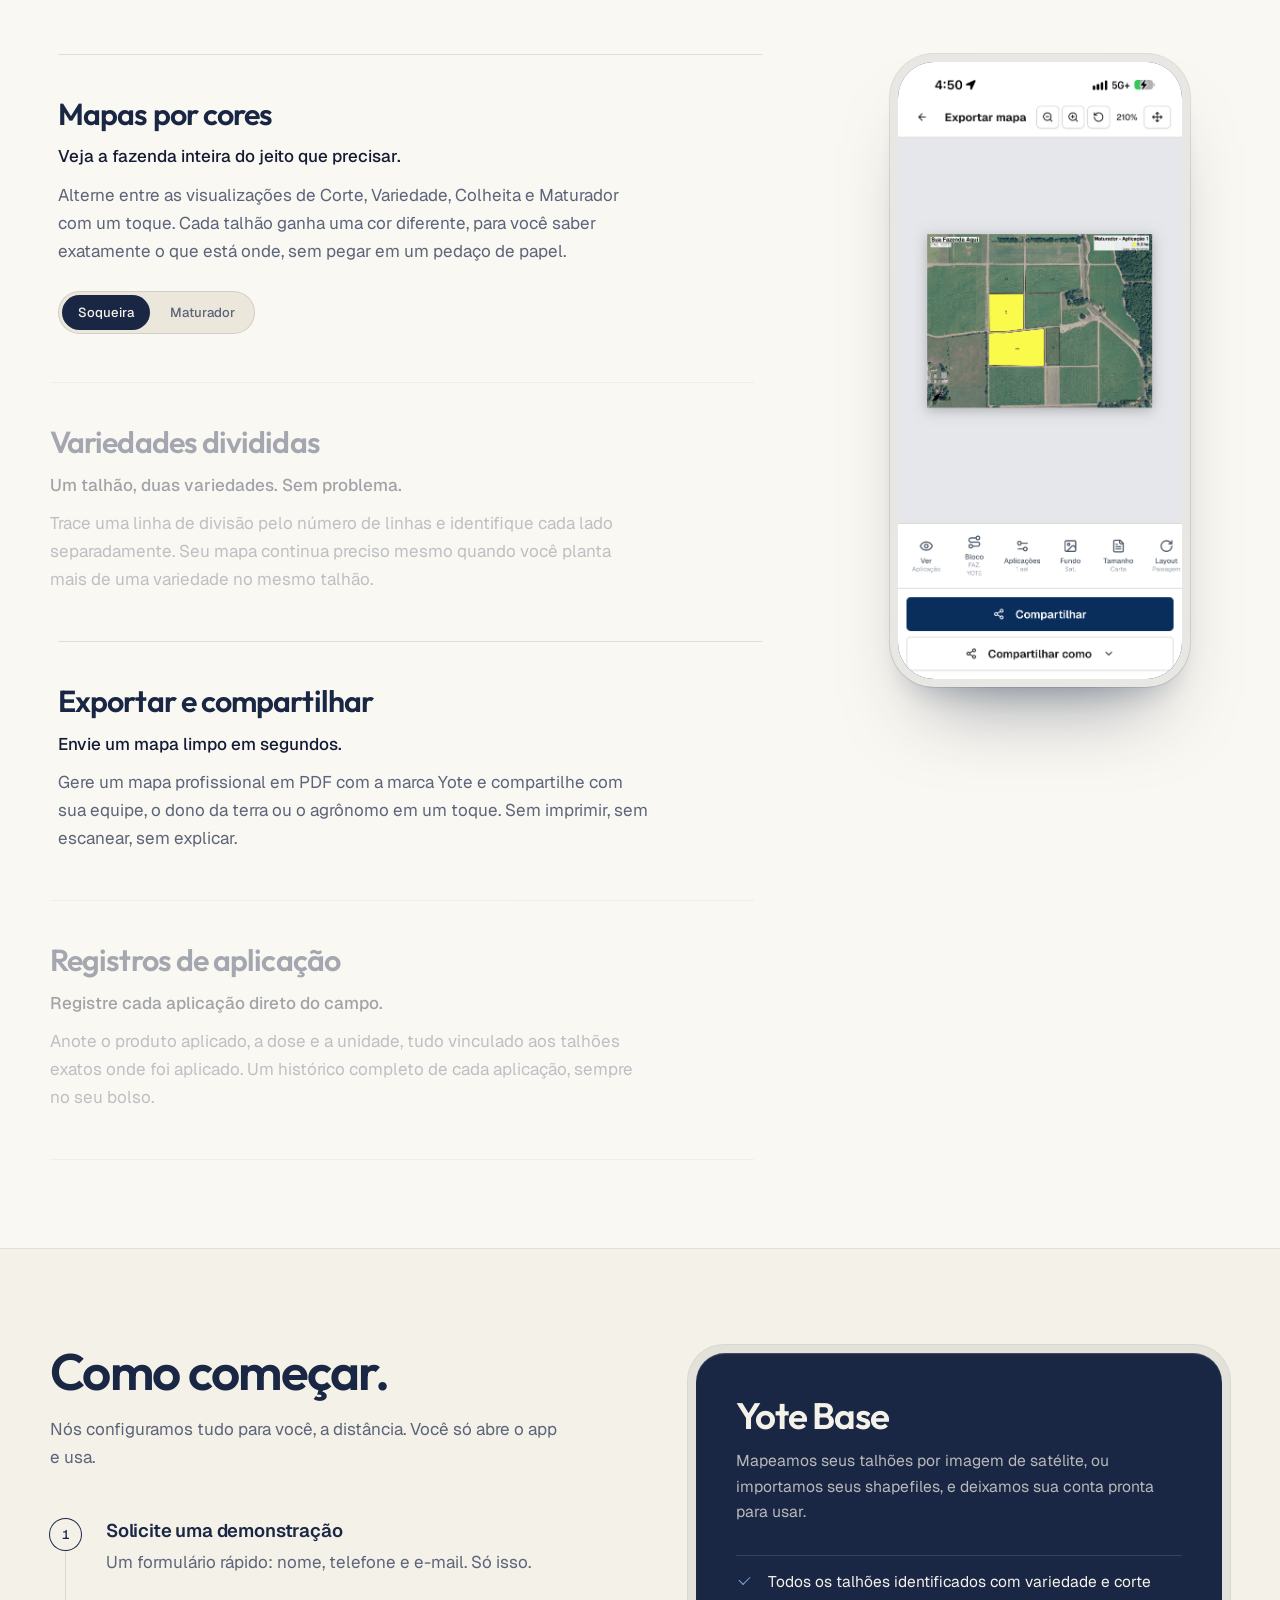
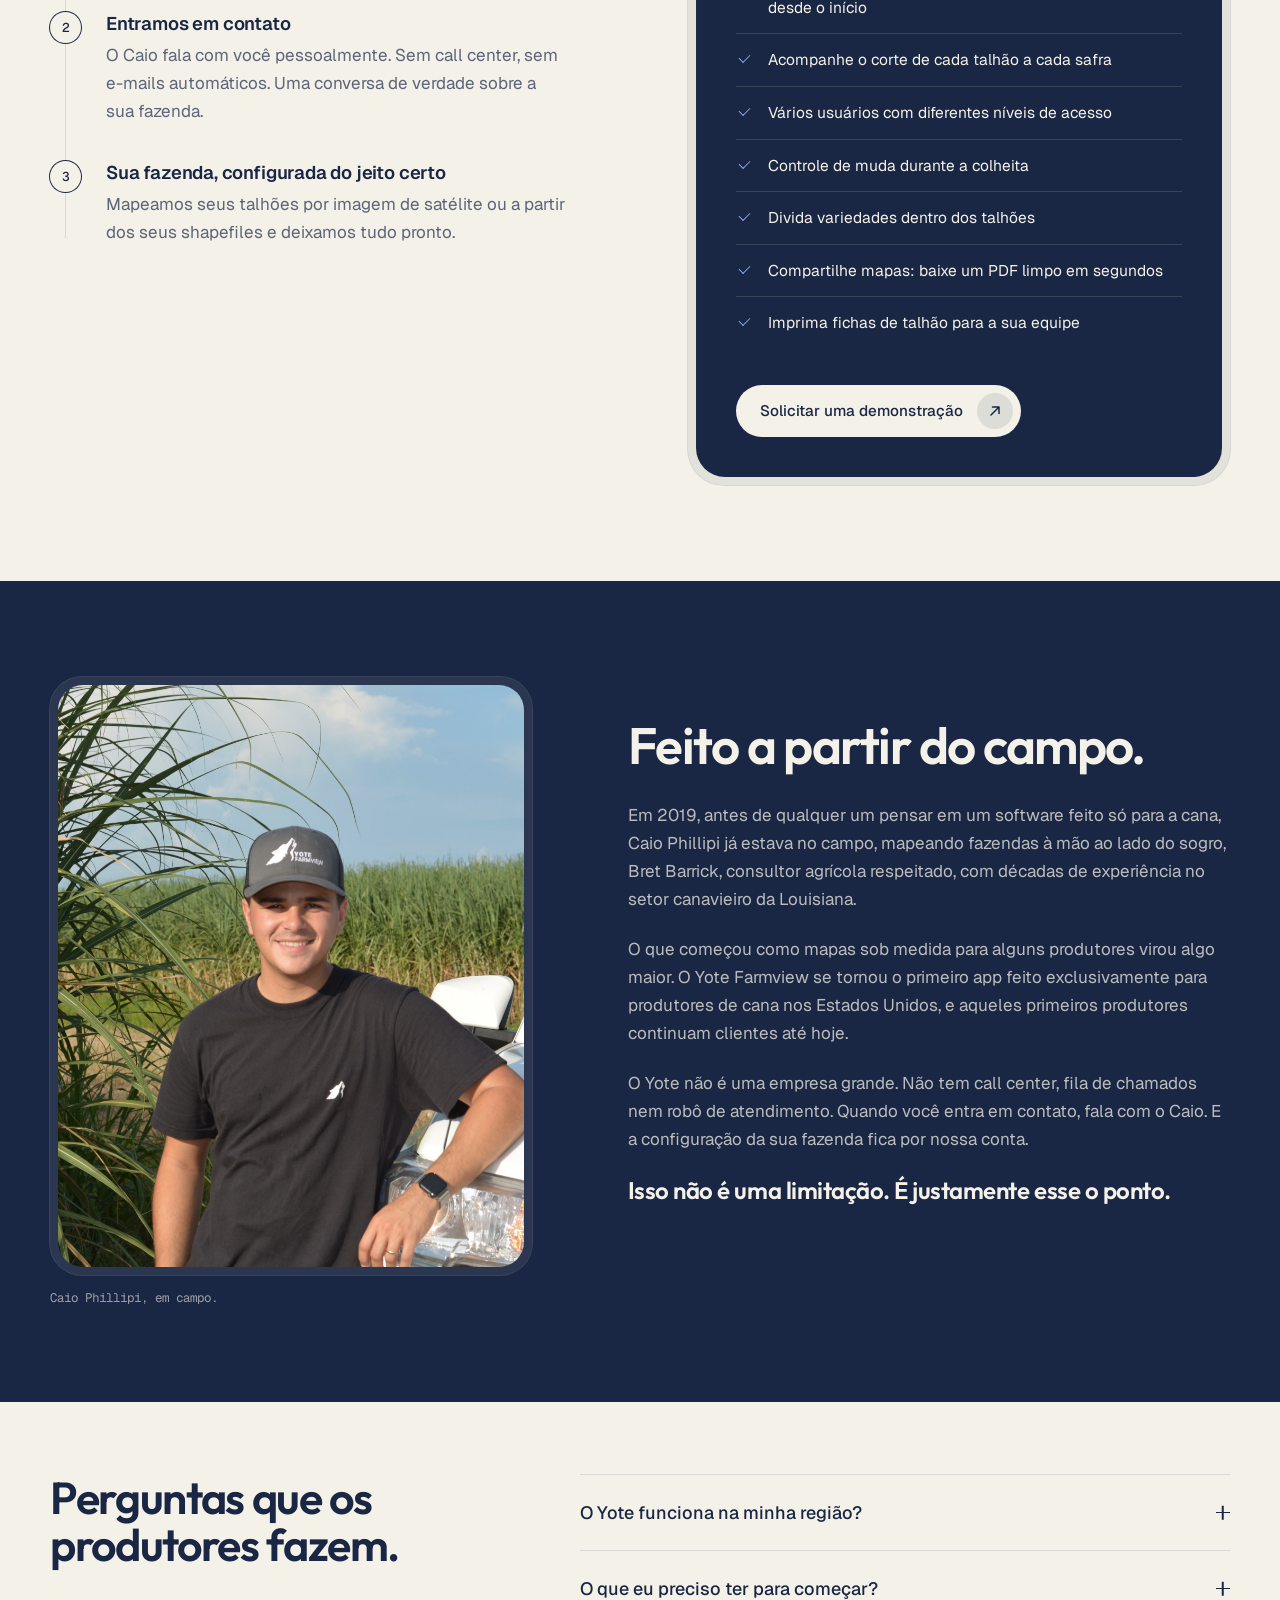
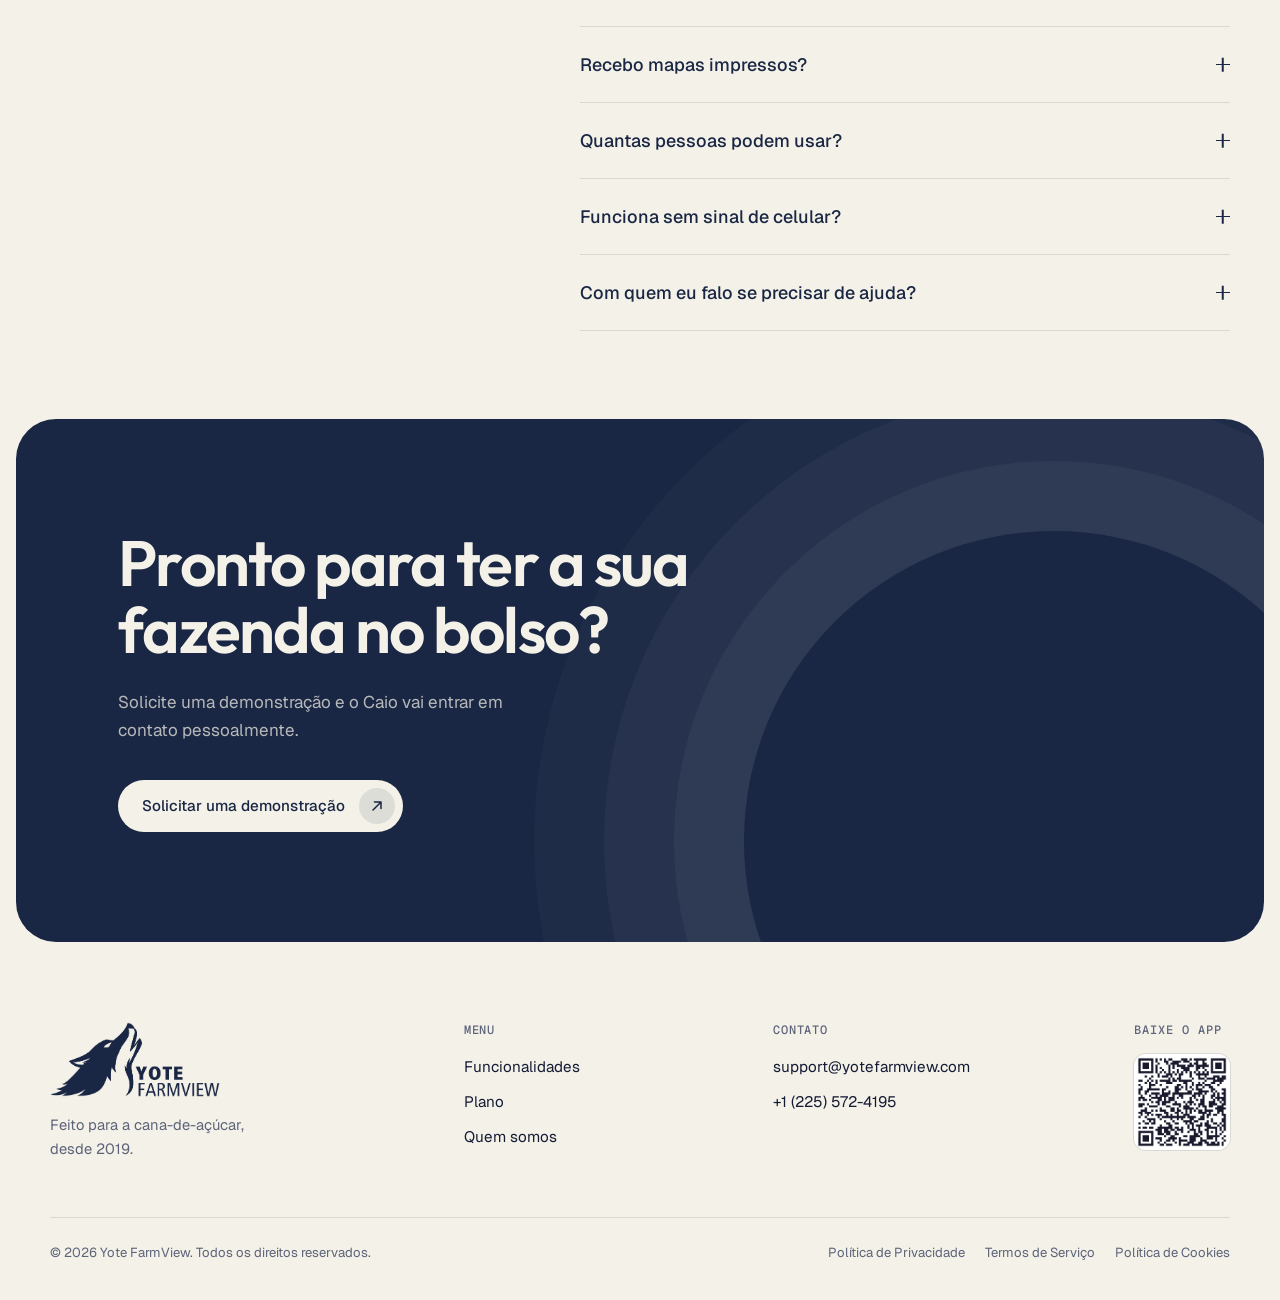
==== commit 2b8116b1: "Menu mobile, secoes em azul, hero sem eyebrow, features empilhadas e menos espaco entre secoes Co-Au" ====
--- a/index.html
+++ b/index.html
@@ -24,11 +24,21 @@
     <a href="sobre.html">Quem somos</a>
     <a href="demo.html">Contato</a>
   </nav>
-  <a class="btn btn-sm magnetic" href="demo.html">
+  <a class="btn btn-sm magnetic nav-cta" href="demo.html">
     <span class="btn-label">Solicitar demo</span>
     <span class="btn-icon" aria-hidden="true"><svg viewBox="0 0 16 16"><path d="M4 12 12 4M5.5 4H12v6.5"/></svg></span>
   </a>
+  <button class="menu-btn" type="button" aria-label="Abrir menu" aria-expanded="false" aria-controls="menu"><i></i><i></i></button>
 </header>
+<div class="menu" id="menu" hidden>
+  <nav aria-label="Menu">
+    <a href="funcionalidades.html">Funcionalidades</a>
+    <a href="index.html#plano">Plano</a>
+    <a href="sobre.html">Quem somos</a>
+    <a href="demo.html">Contato</a>
+  </nav>
+  <a class="btn btn-light magnetic" href="demo.html"><span class="btn-label">Solicitar demo</span><span class="btn-icon" aria-hidden="true"><svg viewBox="0 0 16 16"><path d="M4 12 12 4M5.5 4H12v6.5"/></svg></span></a>
+</div>
 
 <main id="top">
 
@@ -42,7 +52,6 @@
     </svg>
 
     <div class="hero-copy">
-      <p class="pill reveal">Cana-de-açúcar, desde 2019</p>
       <h1 class="hero-title" aria-label="Feito para a cana. Simples de verdade.">
         <span class="line"><span class="line-in">Feito para a cana.</span></span>
         <span class="line"><span class="line-in"><em>Simples</em> de verdade.</span></span>
@@ -89,21 +98,25 @@
             <button type="button" data-view="map" class="on">Soqueira</button>
             <button type="button" data-view="ripener">Maturador</button>
           </div>
+          <div class="feature-phone" data-m="map"><div class="phone"><div class="phone-core"><img src="public/screenshots/map.png" alt="" loading="lazy" width="1206" height="2622"></div></div></div>
         </li>
         <li class="feature" data-img="split" data-alt="Talhão com duas variedades divididas">
           <h3>Variedades divididas</h3>
           <p class="feature-lead">Um talhão, duas variedades. Sem problema.</p>
           <p>Trace uma linha de divisão pelo número de linhas e identifique cada lado separadamente. Seu mapa continua preciso mesmo quando você planta mais de uma variedade no mesmo talhão.</p>
+          <div class="feature-phone" data-m="split"><div class="phone"><div class="phone-core"><img src="public/screenshots/split.png" alt="" loading="lazy" width="1206" height="2622"></div></div></div>
         </li>
         <li class="feature" data-img="list" data-alt="Lista de talhões pronta para exportar em PDF">
           <h3>Exportar e compartilhar</h3>
           <p class="feature-lead">Envie um mapa limpo em segundos.</p>
           <p>Gere um mapa profissional em PDF com a marca Yote e compartilhe com sua equipe, o dono da terra ou o agrônomo em um toque. Sem imprimir, sem escanear, sem explicar.</p>
+          <div class="feature-phone" data-m="list"><div class="phone"><div class="phone-core"><img src="public/screenshots/list.png" alt="" loading="lazy" width="1206" height="2622"></div></div></div>
         </li>
         <li class="feature" data-img="products" data-alt="Registro de aplicação com produto, dose e unidade">
           <h3>Registros de aplicação</h3>
           <p class="feature-lead">Registre cada aplicação direto do campo.</p>
           <p>Anote o produto aplicado, a dose e a unidade, tudo vinculado aos talhões exatos onde foi aplicado. Um histórico completo de cada aplicação, sempre no seu bolso.</p>
+          <div class="feature-phone" data-m="products"><div class="phone"><div class="phone-core"><img src="public/screenshots/products.png" alt="" loading="lazy" width="1206" height="2622"></div></div></div>
         </li>
       </ol>
 
--- a/styles.css
+++ b/styles.css
@@ -233,7 +233,7 @@
 /* hero background */
 .hero-bg{position:absolute;inset:0 0 0 38%;z-index:-1;pointer-events:none;background:url(public/hero-bg.jpg) center/cover;filter:grayscale(1) contrast(.9) brightness(1.15);opacity:.16;-webkit-mask-image:linear-gradient(90deg,transparent,#000 45%),linear-gradient(180deg,#000 55%,transparent);-webkit-mask-composite:source-in;mask-image:linear-gradient(90deg,transparent,#000 45%),linear-gradient(180deg,#000 55%,transparent);mask-composite:intersect;animation:drift 24s ease-in-out infinite alternate}
 @keyframes drift{to{transform:scale(1.06) translate(-1.5%,1%)}}
-@media (max-width:900px){.hero-bg{inset:0;opacity:.1}}
+@media (max-width:900px){.hero-bg{inset:0;opacity:.06}}
 
 /* inner pages */
 .nav-links a[aria-current]{color:var(--navy)}
@@ -299,3 +299,136 @@
   .feat-row.flip .feat-text{order:0}
   .form-core{padding:28px 24px}
 }
+
+/* mobile pass: gutters, vertical rhythm, lighter motion */
+@media (max-width:900px){
+  .nav{width:calc(100% - 24px);inset-block-start:12px;padding:7px 7px 7px 16px}
+  .brand-mark{width:92px}
+  .hero,.problem,.features,.plan,.story,.faq,.page-hero,.about-split,.timeline-sec,.principles,.feat-row,.feat-row.flip,.foot{padding-inline:20px}
+  .hero{min-height:auto;padding-top:108px;padding-bottom:64px;gap:48px}
+  .hero-title{margin-bottom:20px}
+  .lede{font-size:1.05rem;margin-bottom:28px}
+  .hero-actions{margin-bottom:32px}
+  .hero-stage .phone{width:min(240px,64vw)}
+  .page-hero{padding-top:112px;padding-bottom:56px}
+  .problem{padding-block:72px;gap:28px}
+  .features{padding-block:72px}
+  .features-head h2{margin-bottom:36px}
+  .features-grid{gap:24px}
+  .features-stage .phone{width:168px}
+  .feature{padding:28px 0 32px}
+  .feature h3{font-size:1.6rem}
+  .plan{padding-block:72px;gap:48px}
+  .demo-steps{padding-top:8px}
+  .plan-copy>p{margin-bottom:32px}
+  .steps{gap:28px}
+  .plan-card{padding:6px;border-radius:28px}
+  .plan-card-in{padding:30px 22px 26px;border-radius:23px}
+  .plan-card h3{font-size:1.9rem}
+  .ticks{margin-bottom:28px}
+  .ticks li{padding:12px 0 12px 28px;font-size:.95rem}
+  .story{padding-block:24px 72px;gap:36px}
+  .about-split{padding-block:16px 72px;gap:40px}
+  .faq{padding-block:16px 72px;gap:28px}
+  summary{padding:20px 0;font-size:1.02rem;gap:16px}
+  .timeline-sec{padding-block:72px}
+  .timeline-sec h2,.principles h2{margin-bottom:36px}
+  .timeline li{padding:26px 0}
+  .principles{padding-block:72px 80px}
+  .feat-row,.feat-row.flip{padding-block:56px;gap:36px}
+  .feat-phone .phone{width:min(240px,64vw)}
+  .cta{padding-inline:12px;padding-bottom:12px}
+  .cta-in{padding:56px 24px 52px;border-radius:26px;gap:18px}
+  .demo-hero{min-height:auto;gap:40px}
+  .form-shell{padding:6px;border-radius:28px}
+  .form-core{padding:26px 20px;border-radius:23px;gap:18px}
+  .foot{padding-block:48px 28px}
+  .foot-top{gap:32px;padding-bottom:36px}
+  .photo-frame{padding:6px;border-radius:26px}
+  .photo-frame img{border-radius:20px}
+
+  /* motion: shorter travel, no blur, no ambient loops */
+  .reveal{transform:translateY(16px);filter:none;transition-duration:.7s,.8s,.7s}
+  .reveal.in{transform:none}
+  .hero-stage .phone,.chip,.hero-bg,.cta-in::before{animation:none}
+  .chip{display:none}
+  .phone{transition:none}
+  .shot{filter:none;transform:none}
+  .feature,.feature.is-active{transform:none}
+}
+
+/* round 3: menu, blue sections, tighter rhythm */
+.menu-btn,.feature-phone{display:none}
+.menu-btn{width:42px;height:42px;border-radius:50%;border:0;background:var(--navy);position:relative;cursor:pointer;transition:transform .5s var(--spring)}
+.menu-btn:active{transform:scale(.94)}
+.menu-btn i{position:absolute;left:13px;right:13px;height:1.5px;background:var(--bone);border-radius:2px;transition:transform .6s var(--spring),top .6s var(--spring)}
+.menu-btn i:nth-child(1){top:17px}.menu-btn i:nth-child(2){top:24px}
+.menu-btn[aria-expanded=true] i:nth-child(1){top:20.5px;transform:rotate(45deg)}
+.menu-btn[aria-expanded=true] i:nth-child(2){top:20.5px;transform:rotate(-45deg)}
+.menu{position:fixed;inset:0;z-index:19;background:rgba(244,241,232,.96);backdrop-filter:blur(24px);-webkit-backdrop-filter:blur(24px);padding:104px 24px 32px;display:flex;flex-direction:column;justify-content:space-between;opacity:0;visibility:hidden;transition:opacity .5s var(--ease),visibility 0s .5s}
+.menu[hidden]{display:flex}
+.menu.open{opacity:1;visibility:visible;transition:opacity .5s var(--ease)}
+.menu nav{display:grid}
+.menu nav a{font:600 2rem/1 var(--serif);letter-spacing:-.03em;color:var(--navy);text-decoration:none;padding:20px 0;border-bottom:1px solid var(--line);transform:translateY(14px);opacity:0;transition:transform .7s var(--ease),opacity .6s var(--ease)}
+.menu.open nav a{transform:none;opacity:1}
+.menu.open nav a:nth-child(2){transition-delay:.05s}.menu.open nav a:nth-child(3){transition-delay:.1s}.menu.open nav a:nth-child(4){transition-delay:.15s}
+.menu .btn{background:var(--navy);color:var(--bone);justify-content:space-between;width:100%;padding:10px 10px 10px 26px}
+.menu .btn .btn-icon{background:rgba(255,255,255,.14)}
+body.menu-open{overflow:hidden}
+
+/* blue sections */
+.problem,.story,.timeline-sec{background:var(--navy);color:var(--bone);border:0}
+.problem-big,.story h2,.timeline-sec h2,.timeline h3{color:var(--bone)}
+.problem-big span{color:rgba(244,241,232,.62)}
+.problem-body,.story-copy,.timeline p{color:rgba(244,241,232,.74)}
+.story-end{color:var(--bone)}
+.story .photo-frame{background:rgba(244,241,232,.08);box-shadow:0 0 0 1px rgba(244,241,232,.14)}
+.story-photo figcaption{color:rgba(244,241,232,.6)}
+.story .link{color:var(--bone)}
+.when{color:var(--accent-dark)}
+.timeline li,.timeline li:last-child{border-color:rgba(244,241,232,.16)}
+.problem .w{opacity:.22}.problem .w.lit{opacity:1}
+.problem-big span .w.lit{opacity:.62}
+::selection{background:var(--accent);color:var(--bone)}
+.problem::selection,.story ::selection{background:var(--bone);color:var(--navy)}
+
+/* tighter vertical rhythm, desktop */
+.problem{padding-block:100px}
+.features{padding-block:88px}
+.features-head h2{margin-bottom:56px}
+.plan{padding-block:96px}
+.story{padding-block:96px}
+.faq{padding-block:72px 88px}
+.about-split{padding-block:24px 88px}
+.timeline-sec{padding-block:88px}
+.principles{padding-block:88px 96px}
+.feat-row{padding-block:72px}
+.hero{padding-bottom:56px}
+.foot{padding-top:56px}
+
+@media (max-width:900px){
+  .nav-links,.nav-cta{display:none}
+  .menu-btn{display:block}
+  .nav{padding:7px 7px 7px 18px}
+  .hero{padding-bottom:36px}
+  .problem{padding-block:48px 56px}
+  .features{padding-block:48px}
+  .plan{padding-block:48px;gap:36px}
+  .story{padding-block:56px}
+  .faq{padding-block:40px 48px}
+  .about-split{padding-block:8px 48px}
+  .timeline-sec{padding-block:56px}
+  .principles{padding-block:56px}
+  .feat-row,.feat-row.flip{padding-block:40px}
+  .cta{padding-bottom:12px}
+  .foot{padding-block:40px 24px}
+  /* features: stacked, readable, no sticky phone */
+  .features-grid{grid-template-columns:1fr}
+  .features-stage,.seg{display:none}
+  .feature,.feature.is-active{opacity:1;padding:32px 0 36px}
+  .feature-phone{display:block;margin-top:28px}
+  .feature-phone .phone{width:min(220px,62vw);margin-inline:auto}
+  /* statement stays fully readable */
+  .problem .w,.problem .w.lit{opacity:1}
+  .problem-big span .w,.problem-big span .w.lit{opacity:.7}
+}
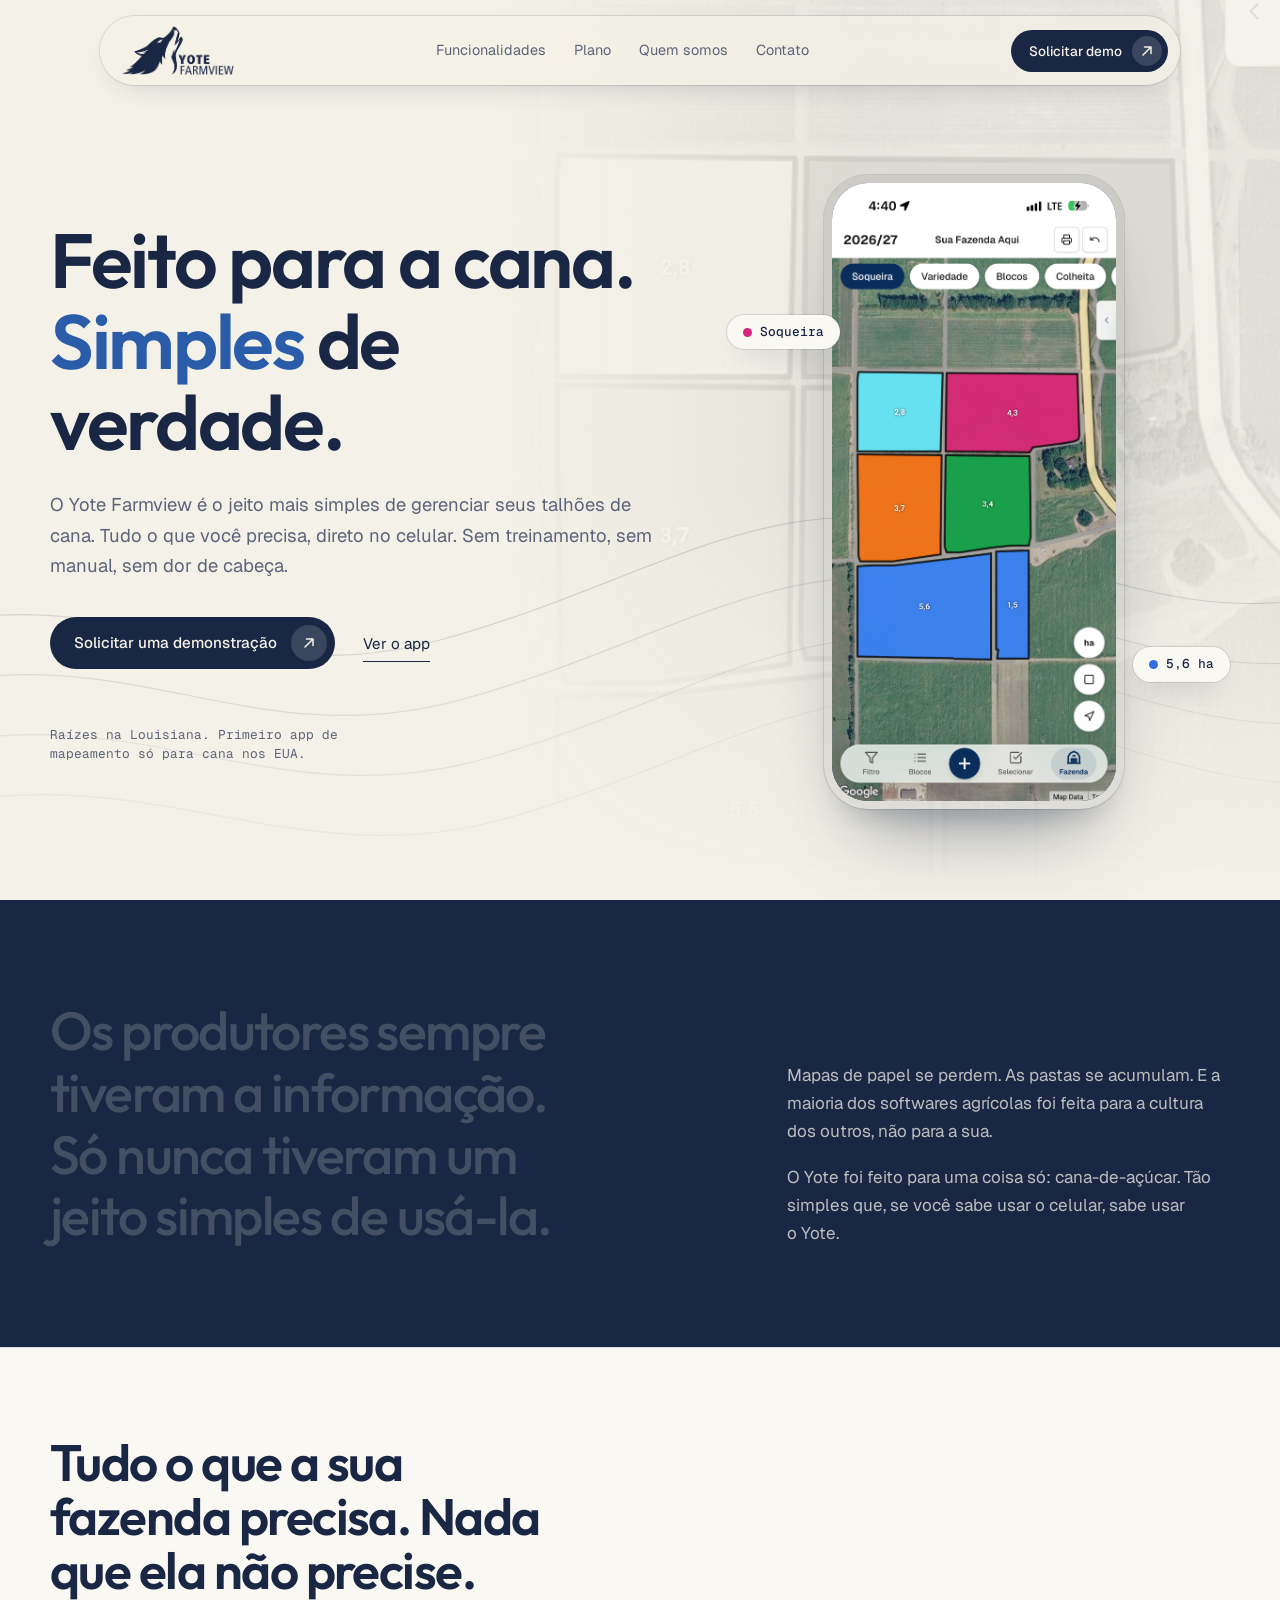
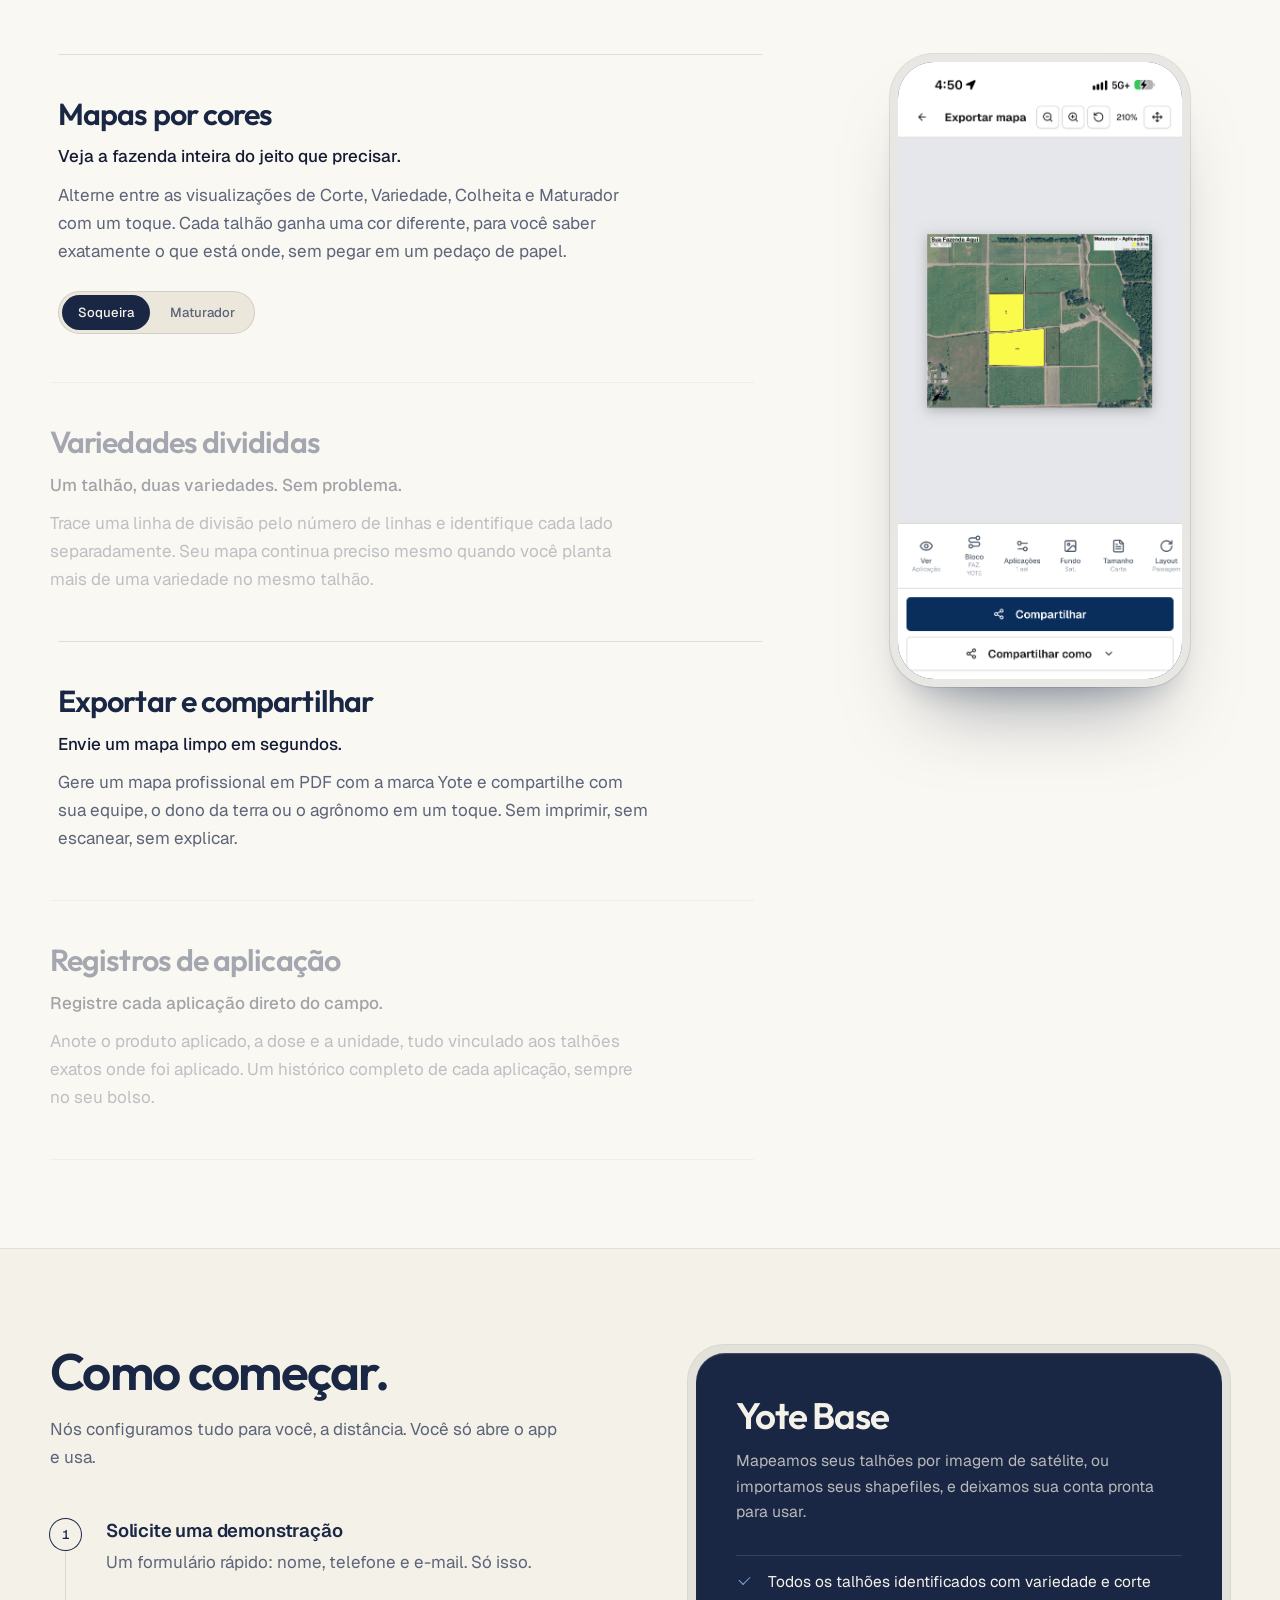
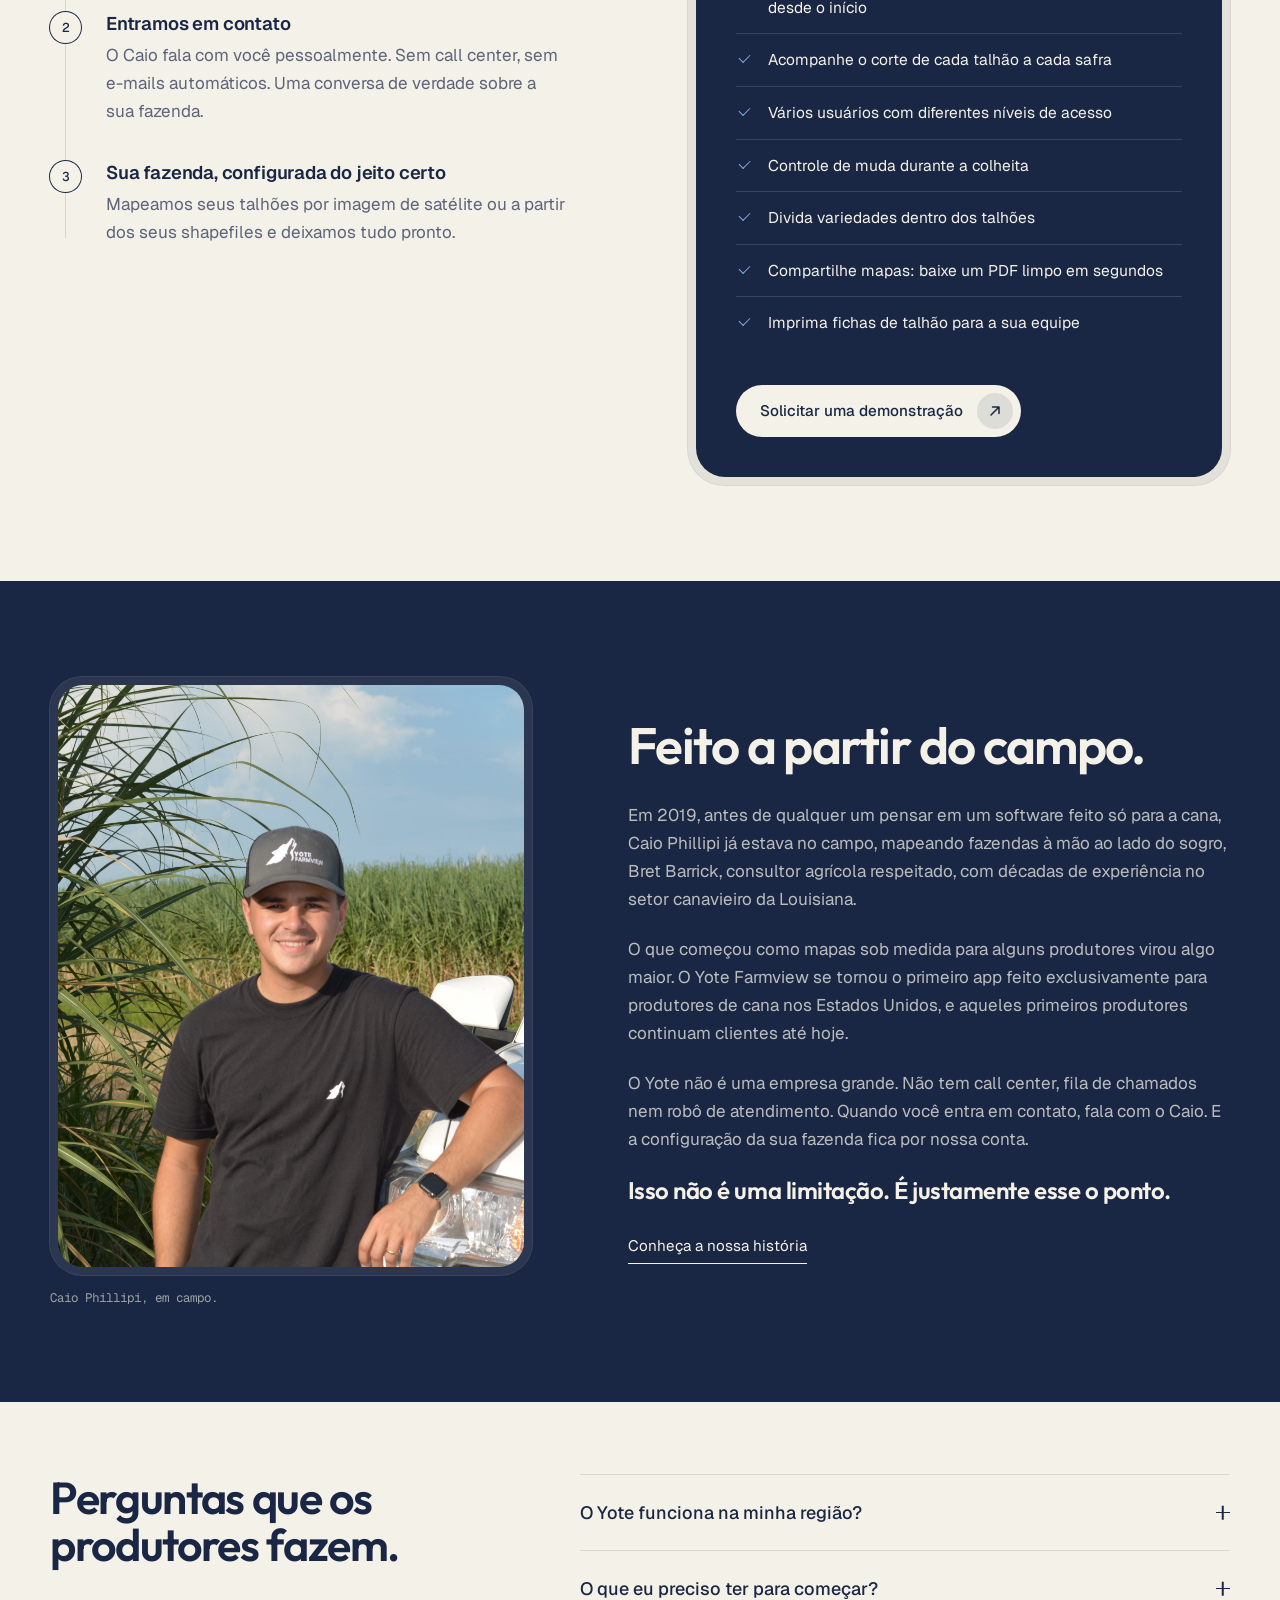
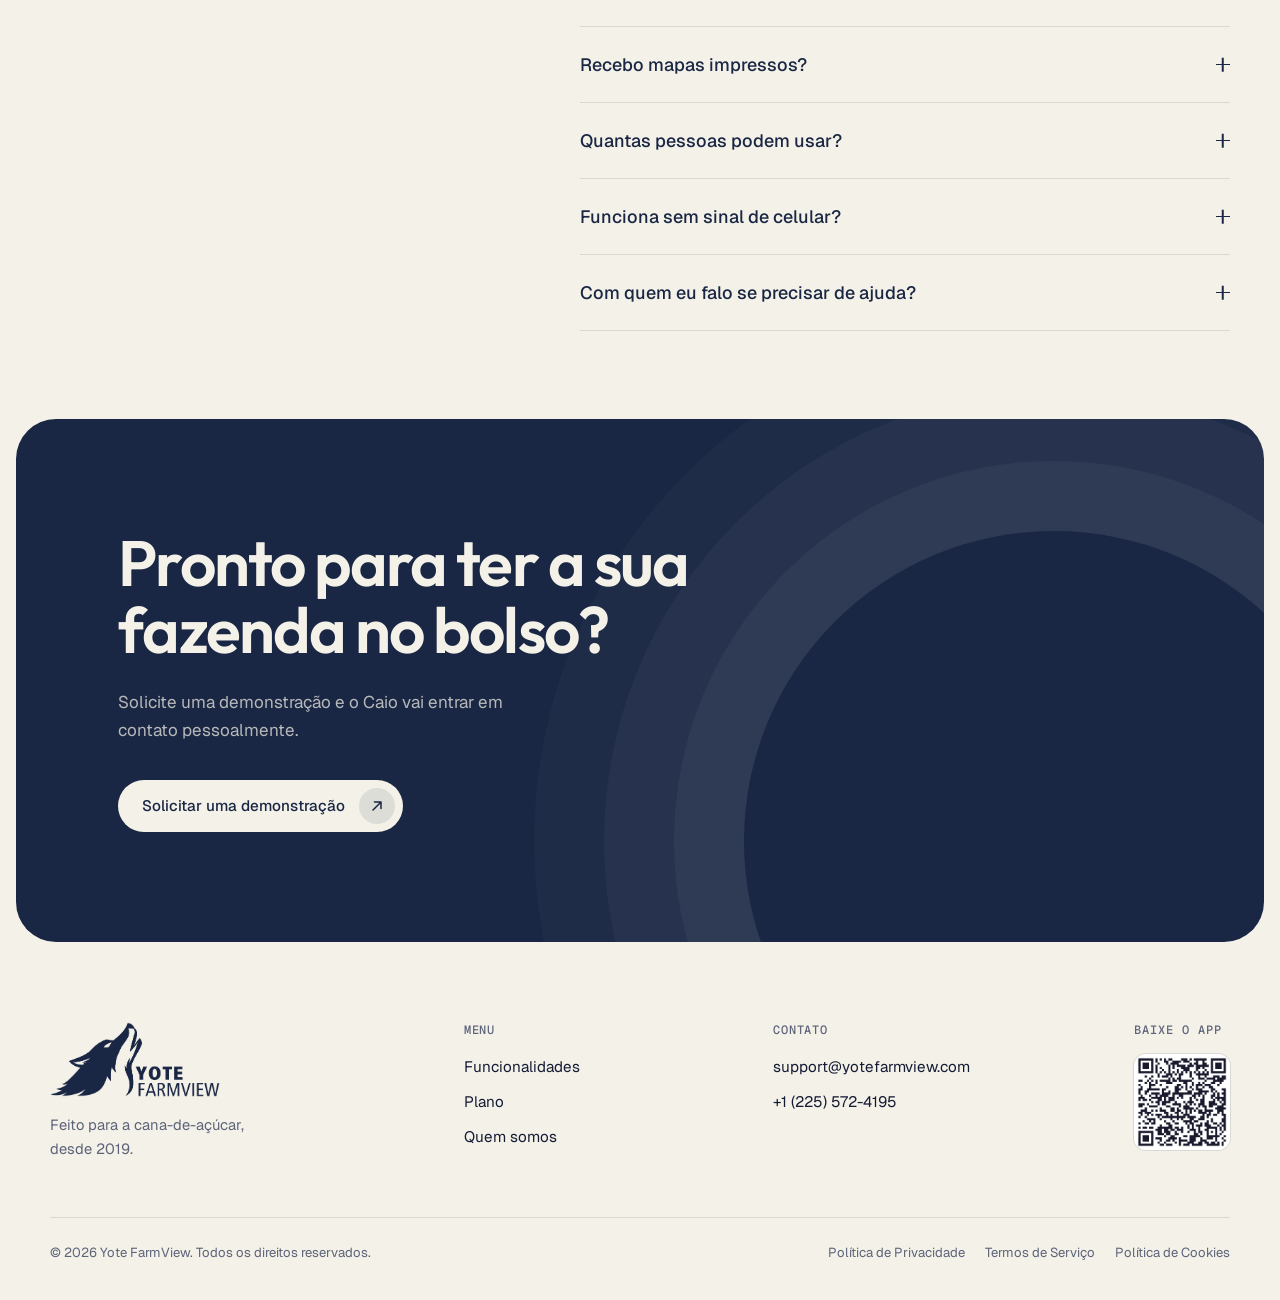
==== commit bfc08807: "URL limpa na home: sem index.html e sem #top Co-Authored-By: Claude Sonnet 5.5 <noreply@anthropic.co" ====
--- a/index.html
+++ b/index.html
@@ -17,10 +17,10 @@
 <div class="progress" id="progress" aria-hidden="true"></div>
 
 <header class="nav" id="nav">
-  <a class="brand" href="#top" aria-label="Yote Farmview, início"><img class="brand-mark" src="public/brand-navy.png" alt="Yote Farmview" width="958" height="422"></a>
+  <a class="brand" href="./" aria-label="Yote Farmview, início"><img class="brand-mark" src="public/brand-navy.png" alt="Yote Farmview" width="958" height="422"></a>
   <nav class="nav-links" aria-label="Principal">
     <a href="funcionalidades.html">Funcionalidades</a>
-    <a href="index.html#plano">Plano</a>
+    <a href="./#plano">Plano</a>
     <a href="sobre.html">Quem somos</a>
     <a href="demo.html">Contato</a>
   </nav>
@@ -33,7 +33,7 @@
 <div class="menu" id="menu" hidden>
   <nav aria-label="Menu">
     <a href="funcionalidades.html">Funcionalidades</a>
-    <a href="index.html#plano">Plano</a>
+    <a href="./#plano">Plano</a>
     <a href="sobre.html">Quem somos</a>
     <a href="demo.html">Contato</a>
   </nav>
@@ -215,7 +215,7 @@
     <div class="foot-col">
       <h4>Menu</h4>
       <a href="funcionalidades.html">Funcionalidades</a>
-      <a href="index.html#plano">Plano</a>
+      <a href="./#plano">Plano</a>
       <a href="sobre.html">Quem somos</a>
     </div>
     <div class="foot-col">
--- a/styles.css
+++ b/styles.css
@@ -34,7 +34,6 @@
 
 /* nav */
 .nav{position:fixed;inset:16px 0 auto;margin-inline:auto;width:min(1080px,calc(100% - 32px));z-index:20;display:flex;align-items:center;justify-content:space-between;gap:24px;padding:10px 12px 10px 22px;border-radius:999px;background:rgba(244,241,232,.72);backdrop-filter:blur(18px) saturate(1.2);-webkit-backdrop-filter:blur(18px) saturate(1.2);box-shadow:0 0 0 1px var(--line),0 10px 30px -18px rgba(26,39,68,.35);transition:transform .7s var(--spring),background .4s}
-.nav.hide{transform:translateY(-140%)}
 .nav-links{display:flex;gap:28px;font-size:.9rem}
 .nav-links a{text-decoration:none;color:var(--mute);position:relative;padding:4px 0;transition:color .3s}
 .nav-links a::after{content:"";position:absolute;left:0;right:0;bottom:0;height:1px;background:var(--navy);transform:scaleX(0);transform-origin:right;transition:transform .5s var(--ease)}
@@ -225,7 +224,6 @@
 .problem-big{font-size:clamp(2rem,4.2vw,3.6rem)}
 .problem-big .w{opacity:.18;transition:opacity .5s var(--ease)}
 .problem-big .w.lit{opacity:1}
-.problem-big span .w.lit{opacity:.7}
 .feature{transition:opacity .6s var(--ease),transform .8s var(--ease)}
 .feature.is-active{transform:translateX(8px)}
 @media (max-width:900px){.feature.is-active{transform:none}}
@@ -379,7 +377,7 @@
 /* blue sections */
 .problem,.story,.timeline-sec{background:var(--navy);color:var(--bone);border:0}
 .problem-big,.story h2,.timeline-sec h2,.timeline h3{color:var(--bone)}
-.problem-big span{color:rgba(244,241,232,.62)}
+.problem-big span{color:inherit}
 .problem-body,.story-copy,.timeline p{color:rgba(244,241,232,.74)}
 .story-end{color:var(--bone)}
 .story .photo-frame{background:rgba(244,241,232,.08);box-shadow:0 0 0 1px rgba(244,241,232,.14)}
@@ -387,8 +385,8 @@
 .story .link{color:var(--bone)}
 .when{color:var(--accent-dark)}
 .timeline li,.timeline li:last-child{border-color:rgba(244,241,232,.16)}
-.problem .w{opacity:.22}.problem .w.lit{opacity:1}
-.problem-big span .w.lit{opacity:.62}
+.problem .w{opacity:1;color:rgba(244,241,232,.2);transition:color .5s var(--ease)}
+.problem .w.lit{color:#fff}
 ::selection{background:var(--accent);color:var(--bone)}
 .problem::selection,.story ::selection{background:var(--bone);color:var(--navy)}
 
@@ -429,6 +427,30 @@
   .feature-phone{display:block;margin-top:28px}
   .feature-phone .phone{width:min(220px,62vw);margin-inline:auto}
   /* statement stays fully readable */
-  .problem .w,.problem .w.lit{opacity:1}
-  .problem-big span .w,.problem-big span .w.lit{opacity:.7}
-}
+  .problem .w,.problem .w.lit{color:#fff}
+}
+
+/* faster entrances */
+.reveal{transform:translateY(18px);filter:blur(4px);transition:opacity .55s var(--ease),transform .65s var(--ease),filter .55s var(--ease);transition-delay:calc(var(--d,0)*50ms)}
+.reveal.in{transform:none;filter:none}
+.line-in{animation-duration:.8s;animation-delay:.05s}
+.line:nth-child(2) .line-in{animation-delay:.14s}
+.contours path{animation-duration:2s}
+.problem .w{transition-duration:.25s}
+@media (max-width:900px){.reveal{filter:none;transform:translateY(12px);transition-duration:.45s,.5s,.45s}.reveal.in{transform:none}}
+
+/* quem somos: photo in hero, story in two editorial columns */
+.page-hero.has-photo{display:grid;grid-template-columns:1.15fr .85fr;gap:72px;align-items:center;padding-bottom:80px}
+.page-hero .hero-bg{opacity:.1}
+.hero-photo{justify-self:end;width:min(100%,400px);margin:0}
+.hero-photo .photo-frame img{aspect-ratio:4/5}
+.about-split{grid-template-columns:1fr;padding-top:0}
+.about-split .story-copy{max-width:none;column-count:2;column-gap:72px;display:block;color:var(--mute)}
+.about-split .story-copy p{margin-bottom:22px;break-inside:avoid}
+.about-split .story-copy .story-end{column-span:all;margin:36px 0 0;font-size:1.9rem}
+@media (max-width:900px){
+  .page-hero.has-photo{grid-template-columns:1fr;gap:40px;padding-bottom:40px}
+  .hero-photo{justify-self:start;width:min(100%,340px)}
+  .about-split .story-copy{column-count:1}
+  .about-split .story-copy .story-end{font-size:1.5rem}
+}
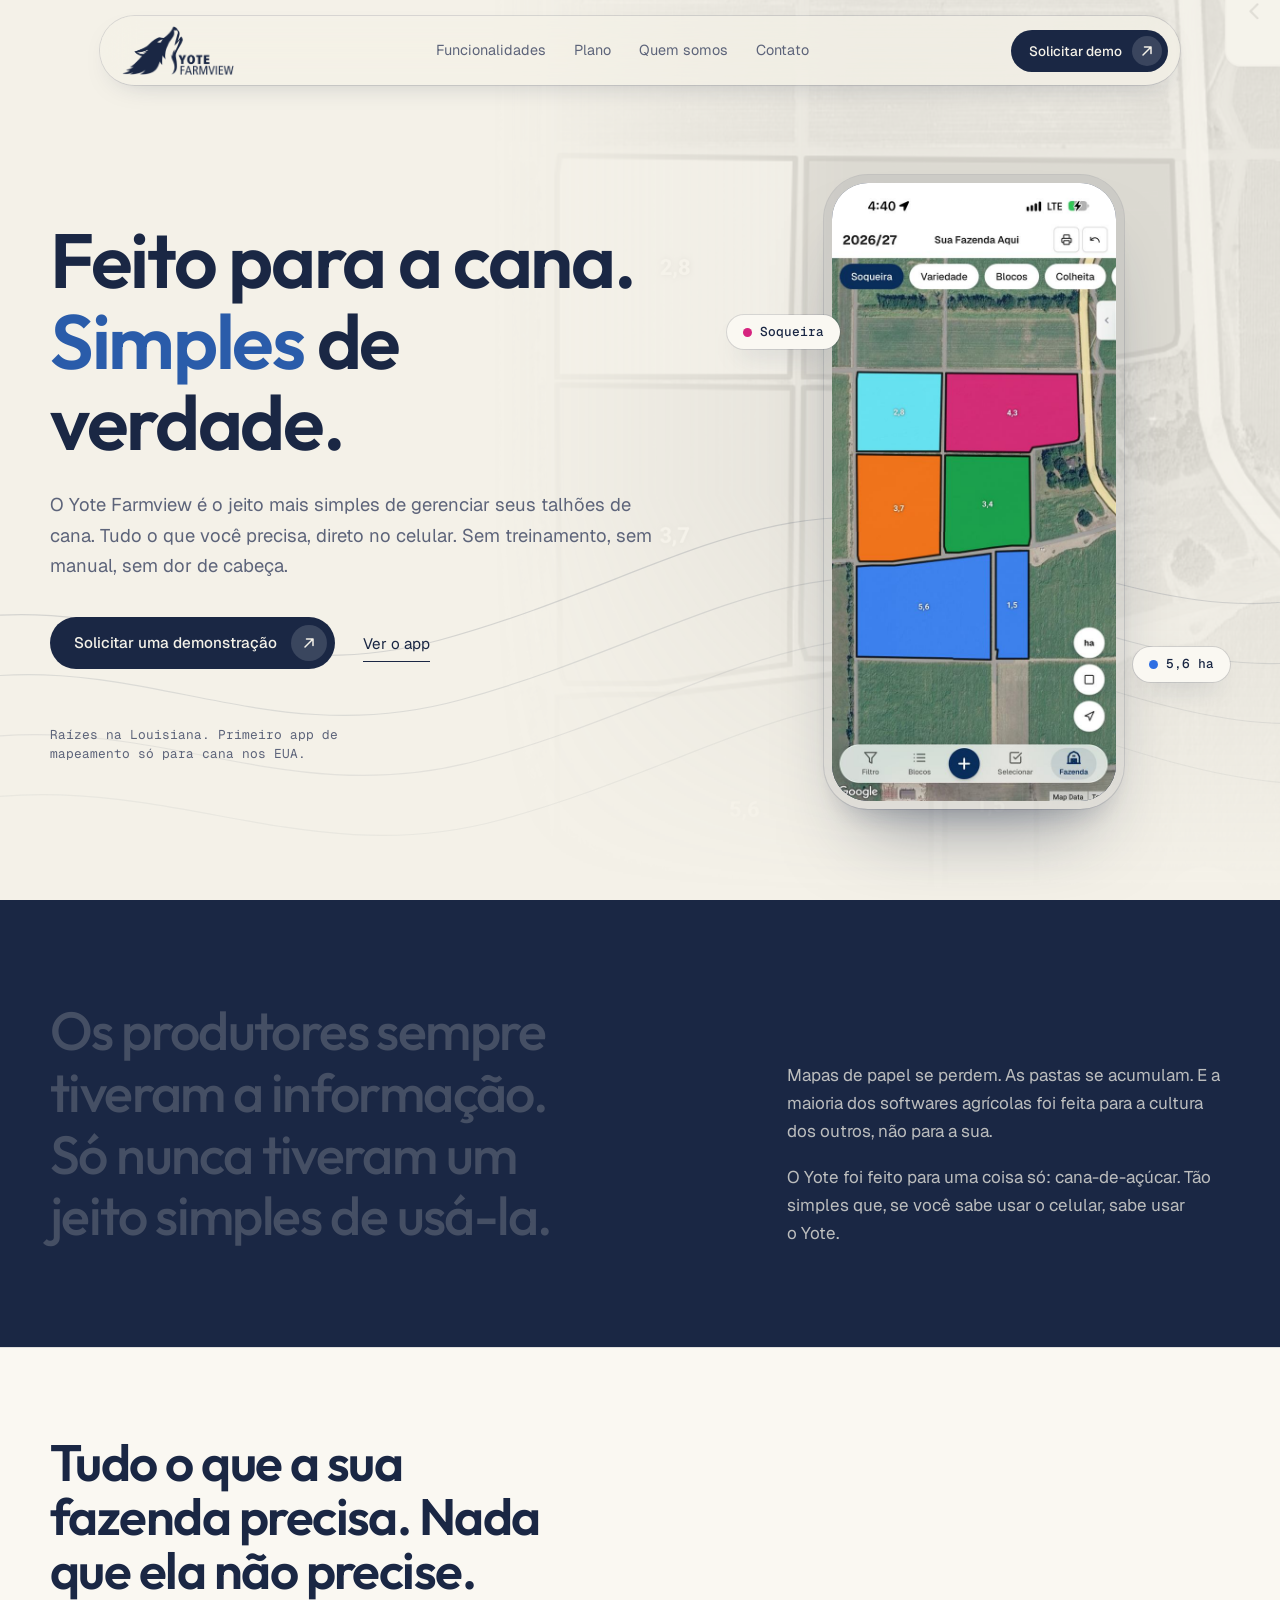
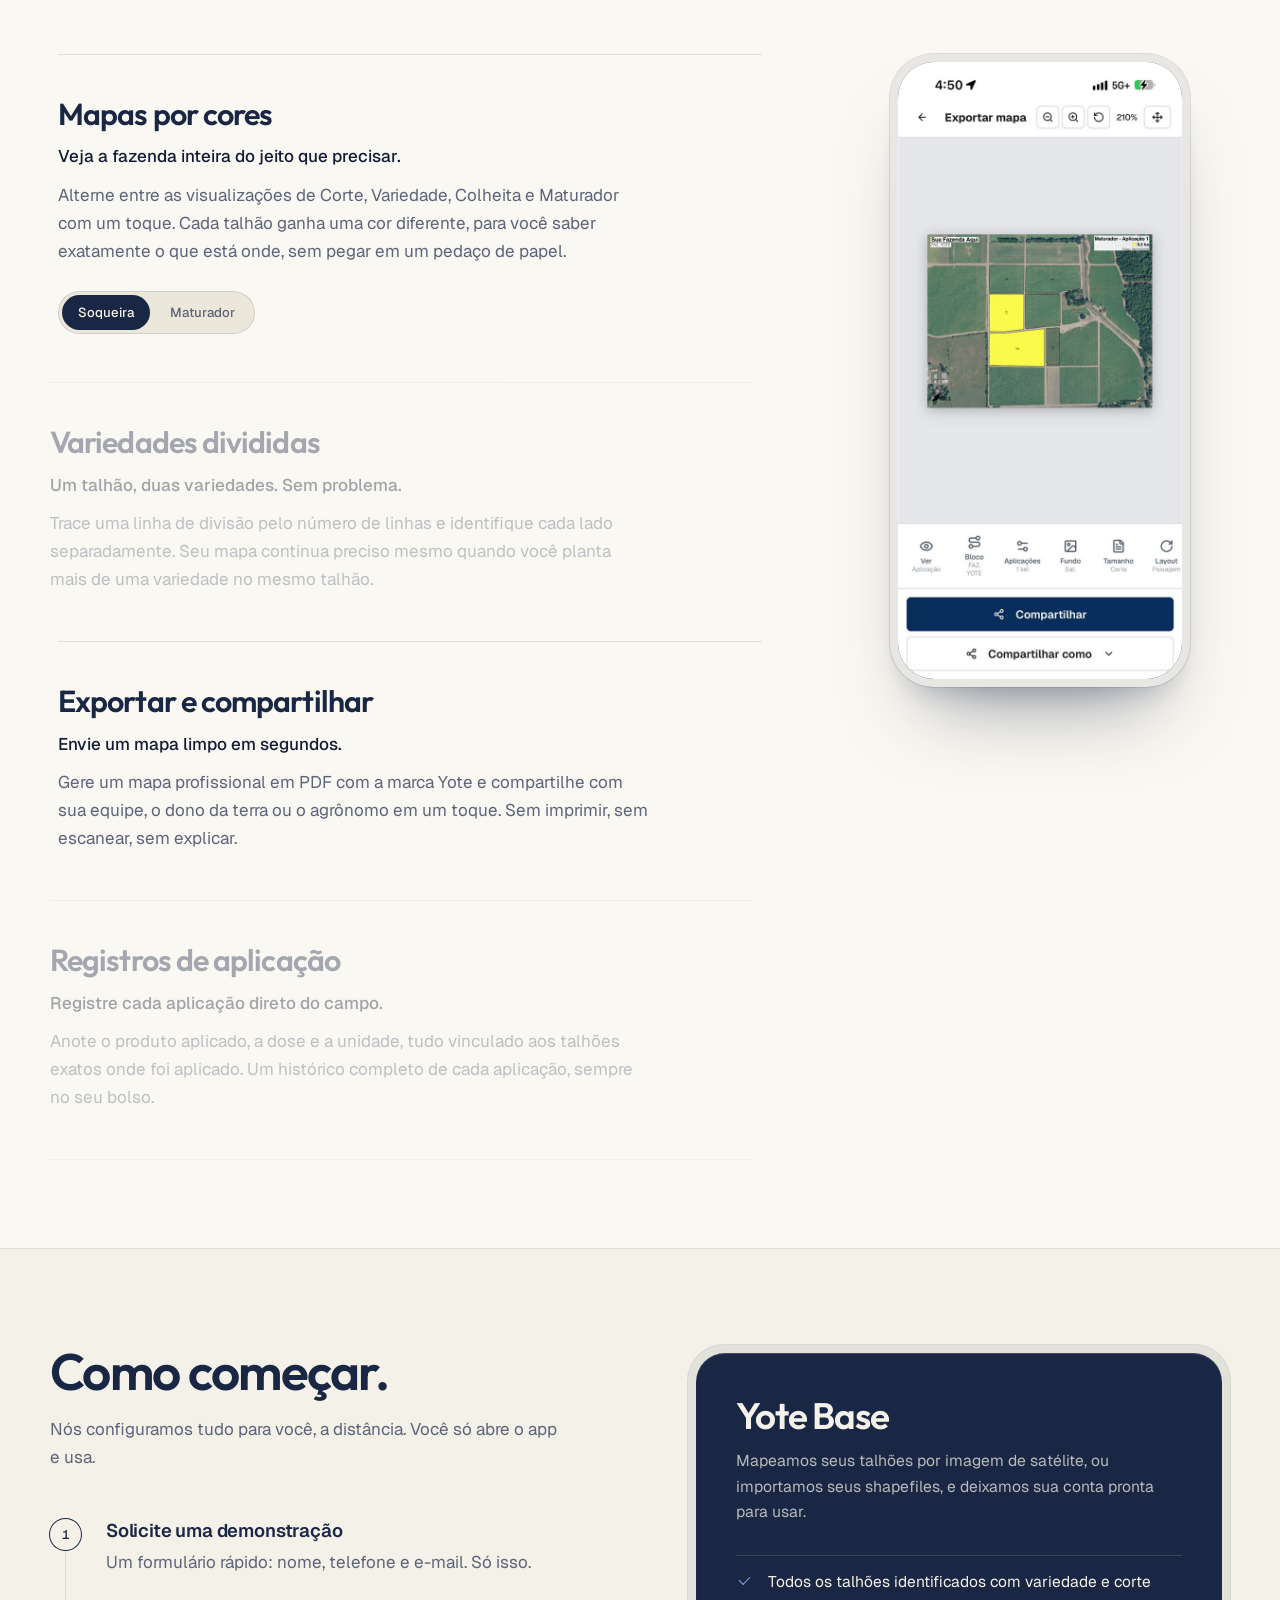
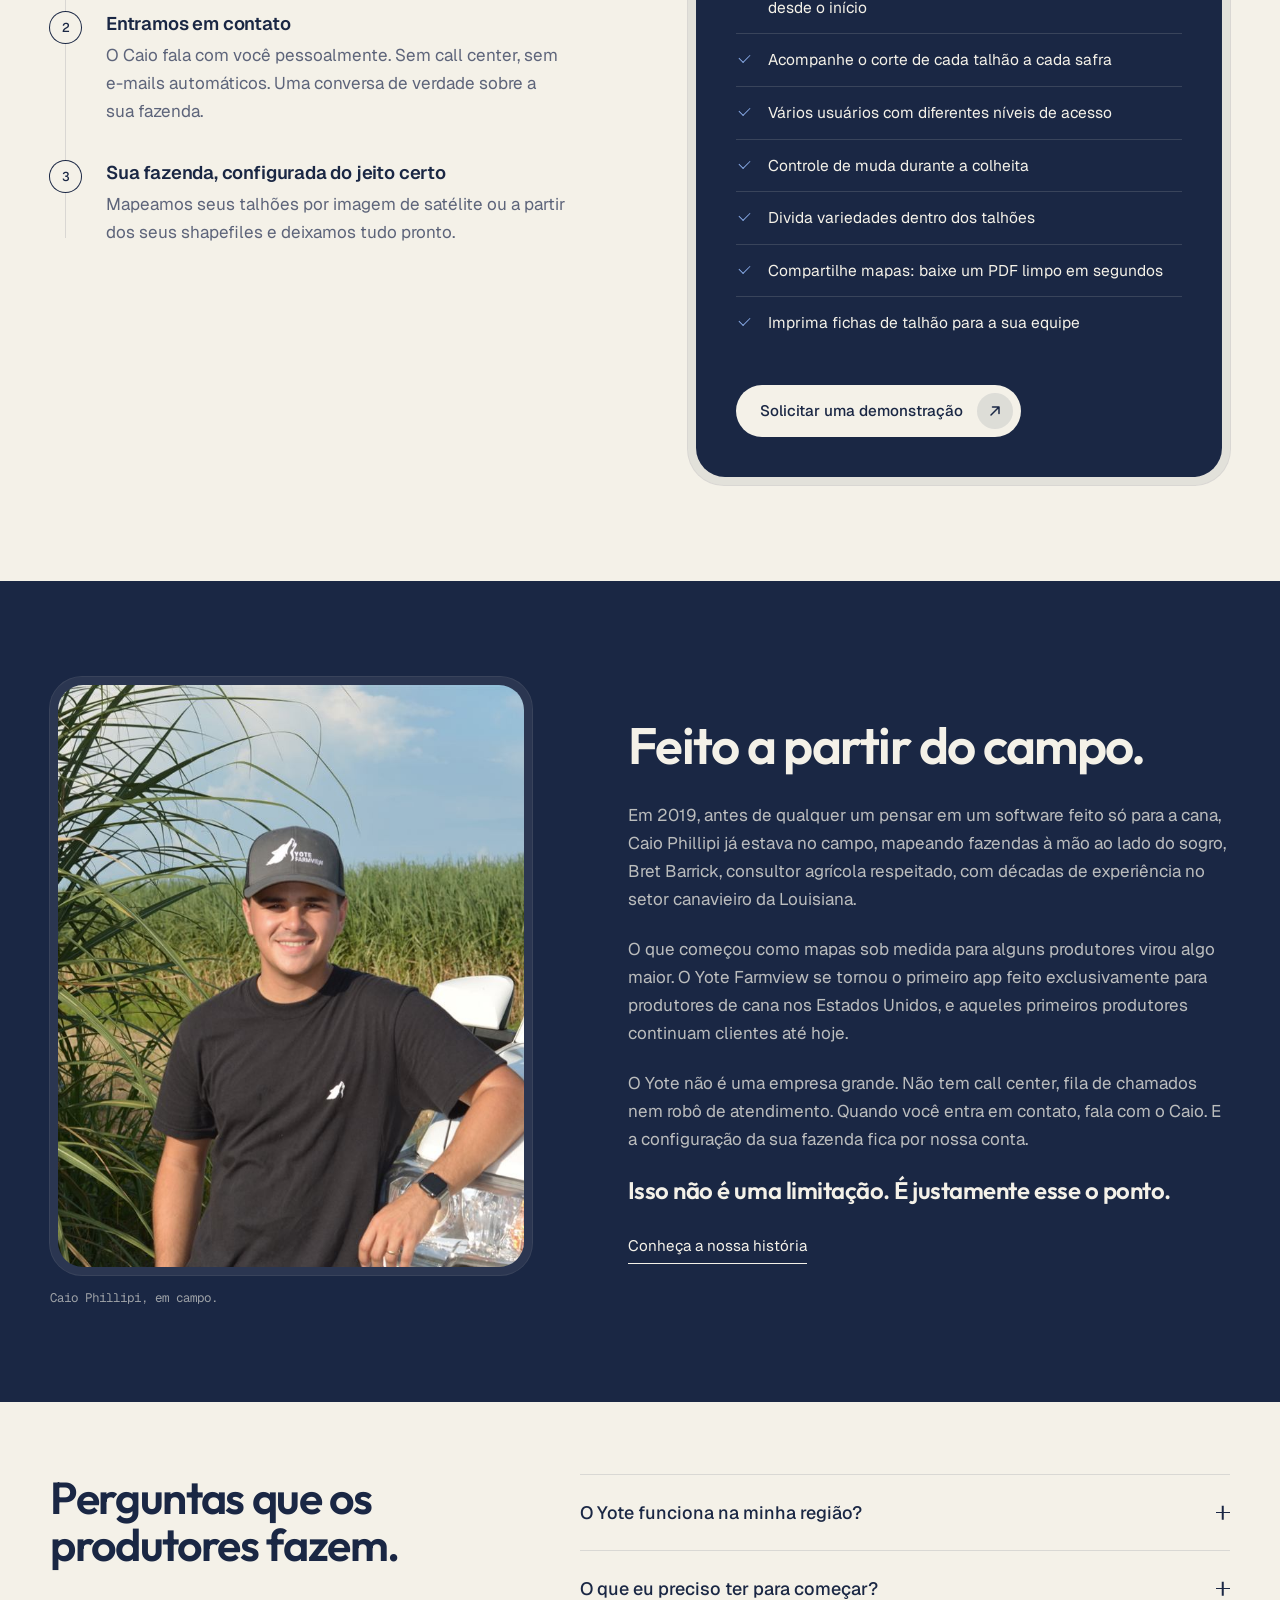
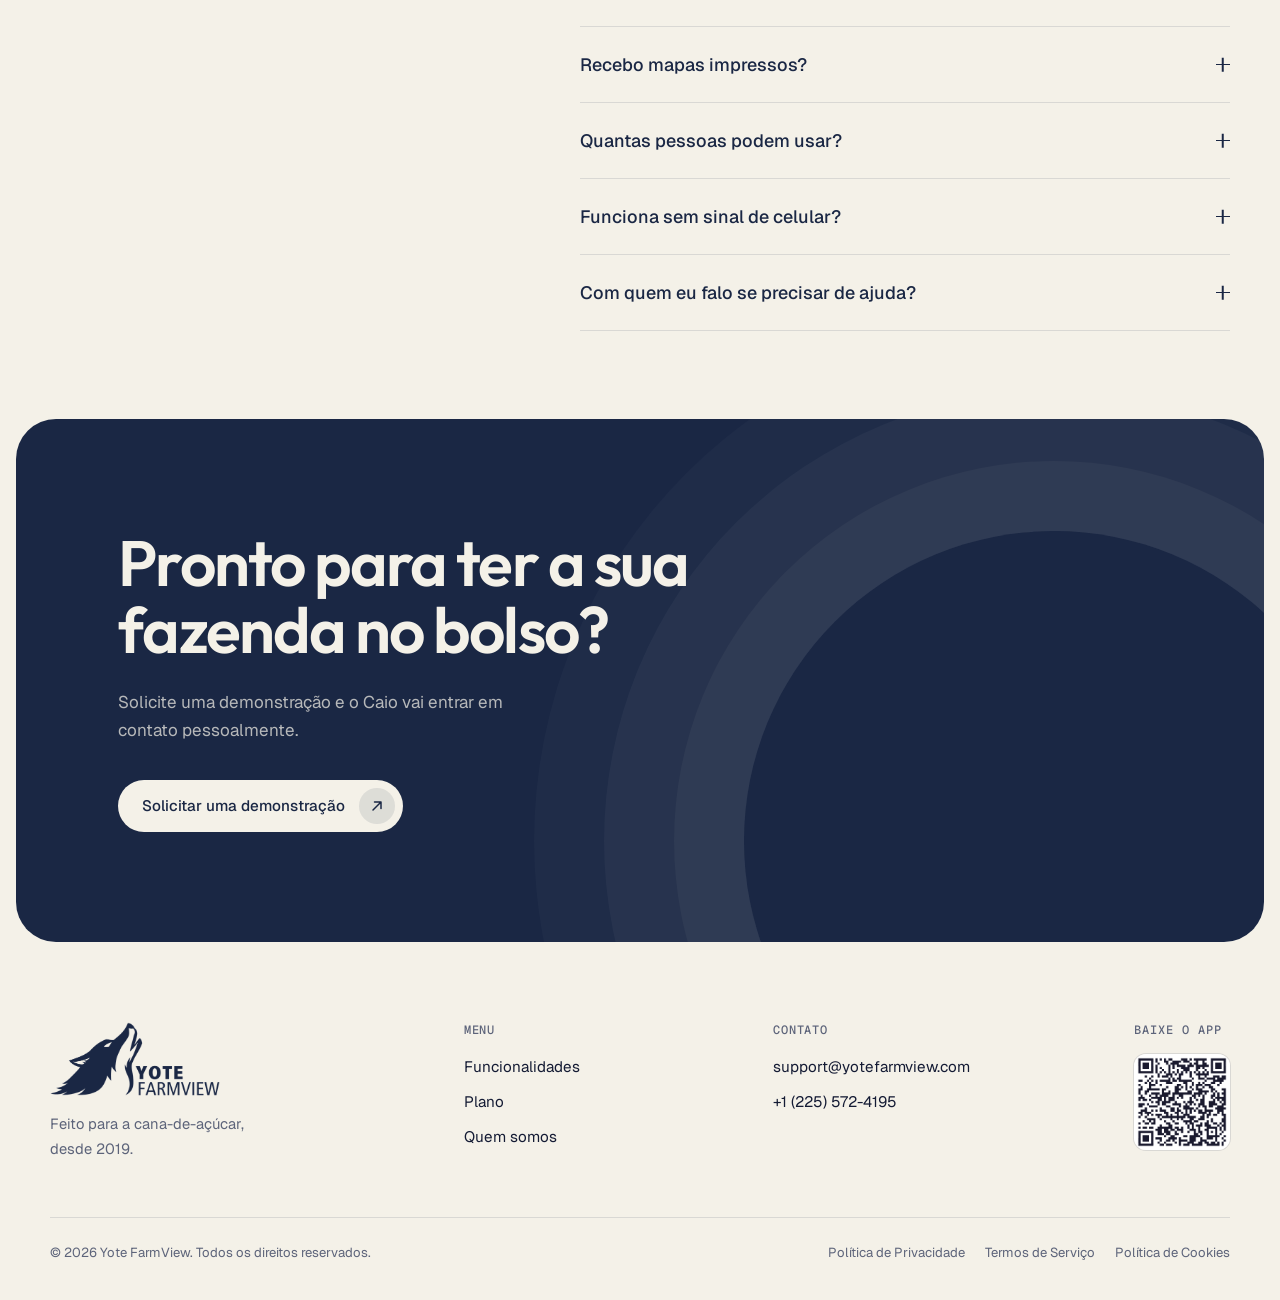
==== commit c01c20d6: "Performance: imagens otimizadas (20 MB para menos de 1 MB), preload do LCP, cache e compressao Co-Au" ====
--- a/index.html
+++ b/index.html
@@ -9,7 +9,8 @@
 <link rel="icon" href="public/favicon-dark.png" media="(prefers-color-scheme: dark)">
 <link rel="preconnect" href="https://fonts.googleapis.com">
 <link rel="preconnect" href="https://fonts.gstatic.com" crossorigin>
-<link href="https://fonts.googleapis.com/css2?family=Outfit:wght@500;600;700&family=Geist:wght@400;500;600&family=Geist+Mono:wght@400;500&display=swap" rel="stylesheet">
+<link href="https://fonts.googleapis.com/css2?family=Outfit:wght@600&family=Geist:wght@400;500;600&family=Geist+Mono:wght@400;500&display=swap" rel="stylesheet">
+<link rel="preload" as="image" href="public/screenshots/map.jpg" fetchpriority="high">
 <link rel="stylesheet" href="styles.css">
 <noscript><style>.reveal{opacity:1;transform:none;filter:none}</style></noscript>
 </head>
@@ -67,9 +68,9 @@
       <p class="roots reveal" style="--d:4">Raízes na Louisiana. Primeiro app de mapeamento só para cana nos EUA.</p>
     </div>
 
-    <div class="hero-stage reveal" style="--d:2">
+    <div class="hero-stage">
       <div class="phone tilt" data-tilt>
-        <div class="phone-core"><img src="public/screenshots/map.png" alt="Mapa da fazenda com talhões coloridos por soqueira" width="1206" height="2622" fetchpriority="high"></div>
+        <div class="phone-core"><img src="public/screenshots/map.jpg" alt="Mapa da fazenda com talhões coloridos por soqueira" width="1206" height="2622" fetchpriority="high"></div>
       </div>
       <div class="chip chip-a"><i class="dot"></i>Soqueira</div>
       <div class="chip chip-b"><i class="dot dot-b"></i>5,6 ha</div>
@@ -98,37 +99,37 @@
             <button type="button" data-view="map" class="on">Soqueira</button>
             <button type="button" data-view="ripener">Maturador</button>
           </div>
-          <div class="feature-phone" data-m="map"><div class="phone"><div class="phone-core"><img src="public/screenshots/map.png" alt="" loading="lazy" width="1206" height="2622"></div></div></div>
+          <div class="feature-phone" data-m="map"><div class="phone"><div class="phone-core"><img src="public/screenshots/map.jpg" alt="" loading="lazy" width="1206" height="2622"></div></div></div>
         </li>
         <li class="feature" data-img="split" data-alt="Talhão com duas variedades divididas">
           <h3>Variedades divididas</h3>
           <p class="feature-lead">Um talhão, duas variedades. Sem problema.</p>
           <p>Trace uma linha de divisão pelo número de linhas e identifique cada lado separadamente. Seu mapa continua preciso mesmo quando você planta mais de uma variedade no mesmo talhão.</p>
-          <div class="feature-phone" data-m="split"><div class="phone"><div class="phone-core"><img src="public/screenshots/split.png" alt="" loading="lazy" width="1206" height="2622"></div></div></div>
+          <div class="feature-phone" data-m="split"><div class="phone"><div class="phone-core"><img src="public/screenshots/split.jpg" alt="" loading="lazy" width="1206" height="2622"></div></div></div>
         </li>
         <li class="feature" data-img="list" data-alt="Lista de talhões pronta para exportar em PDF">
           <h3>Exportar e compartilhar</h3>
           <p class="feature-lead">Envie um mapa limpo em segundos.</p>
           <p>Gere um mapa profissional em PDF com a marca Yote e compartilhe com sua equipe, o dono da terra ou o agrônomo em um toque. Sem imprimir, sem escanear, sem explicar.</p>
-          <div class="feature-phone" data-m="list"><div class="phone"><div class="phone-core"><img src="public/screenshots/list.png" alt="" loading="lazy" width="1206" height="2622"></div></div></div>
+          <div class="feature-phone" data-m="list"><div class="phone"><div class="phone-core"><img src="public/screenshots/list.jpg" alt="" loading="lazy" width="1206" height="2622"></div></div></div>
         </li>
         <li class="feature" data-img="products" data-alt="Registro de aplicação com produto, dose e unidade">
           <h3>Registros de aplicação</h3>
           <p class="feature-lead">Registre cada aplicação direto do campo.</p>
           <p>Anote o produto aplicado, a dose e a unidade, tudo vinculado aos talhões exatos onde foi aplicado. Um histórico completo de cada aplicação, sempre no seu bolso.</p>
-          <div class="feature-phone" data-m="products"><div class="phone"><div class="phone-core"><img src="public/screenshots/products.png" alt="" loading="lazy" width="1206" height="2622"></div></div></div>
+          <div class="feature-phone" data-m="products"><div class="phone"><div class="phone-core"><img src="public/screenshots/products.jpg" alt="" loading="lazy" width="1206" height="2622"></div></div></div>
         </li>
       </ol>
 
       <div class="features-stage">
         <div class="phone tilt" data-tilt>
           <div class="phone-core">
-            <img class="shot on" data-key="map" src="public/screenshots/map.png" alt="" loading="lazy">
-            <img class="shot" data-key="stubble" src="public/screenshots/stubble.png" alt="" loading="lazy">
-            <img class="shot" data-key="ripener" src="public/screenshots/ripener.png" alt="" loading="lazy">
-            <img class="shot" data-key="split" src="public/screenshots/split.png" alt="" loading="lazy">
-            <img class="shot" data-key="list" src="public/screenshots/list.png" alt="" loading="lazy">
-            <img class="shot" data-key="products" src="public/screenshots/products.png" alt="" loading="lazy">
+            <img class="shot on" data-key="map" src="public/screenshots/map.jpg" alt="" loading="lazy">
+            <img class="shot" data-key="stubble" src="public/screenshots/stubble.jpg" alt="" loading="lazy">
+            <img class="shot" data-key="ripener" src="public/screenshots/ripener.jpg" alt="" loading="lazy">
+            <img class="shot" data-key="split" src="public/screenshots/split.jpg" alt="" loading="lazy">
+            <img class="shot" data-key="list" src="public/screenshots/list.jpg" alt="" loading="lazy">
+            <img class="shot" data-key="products" src="public/screenshots/products.jpg" alt="" loading="lazy">
           </div>
         </div>
       </div>
--- a/styles.css
+++ b/styles.css
@@ -454,3 +454,7 @@
   .about-split .story-copy{column-count:1}
   .about-split .story-copy .story-end{font-size:1.5rem}
 }
+
+/* hero stage fades in by CSS so the LCP image never waits on JS */
+.hero-stage{animation:stage-in .7s var(--ease) .1s both}
+@keyframes stage-in{from{opacity:0;transform:translateY(16px)}}
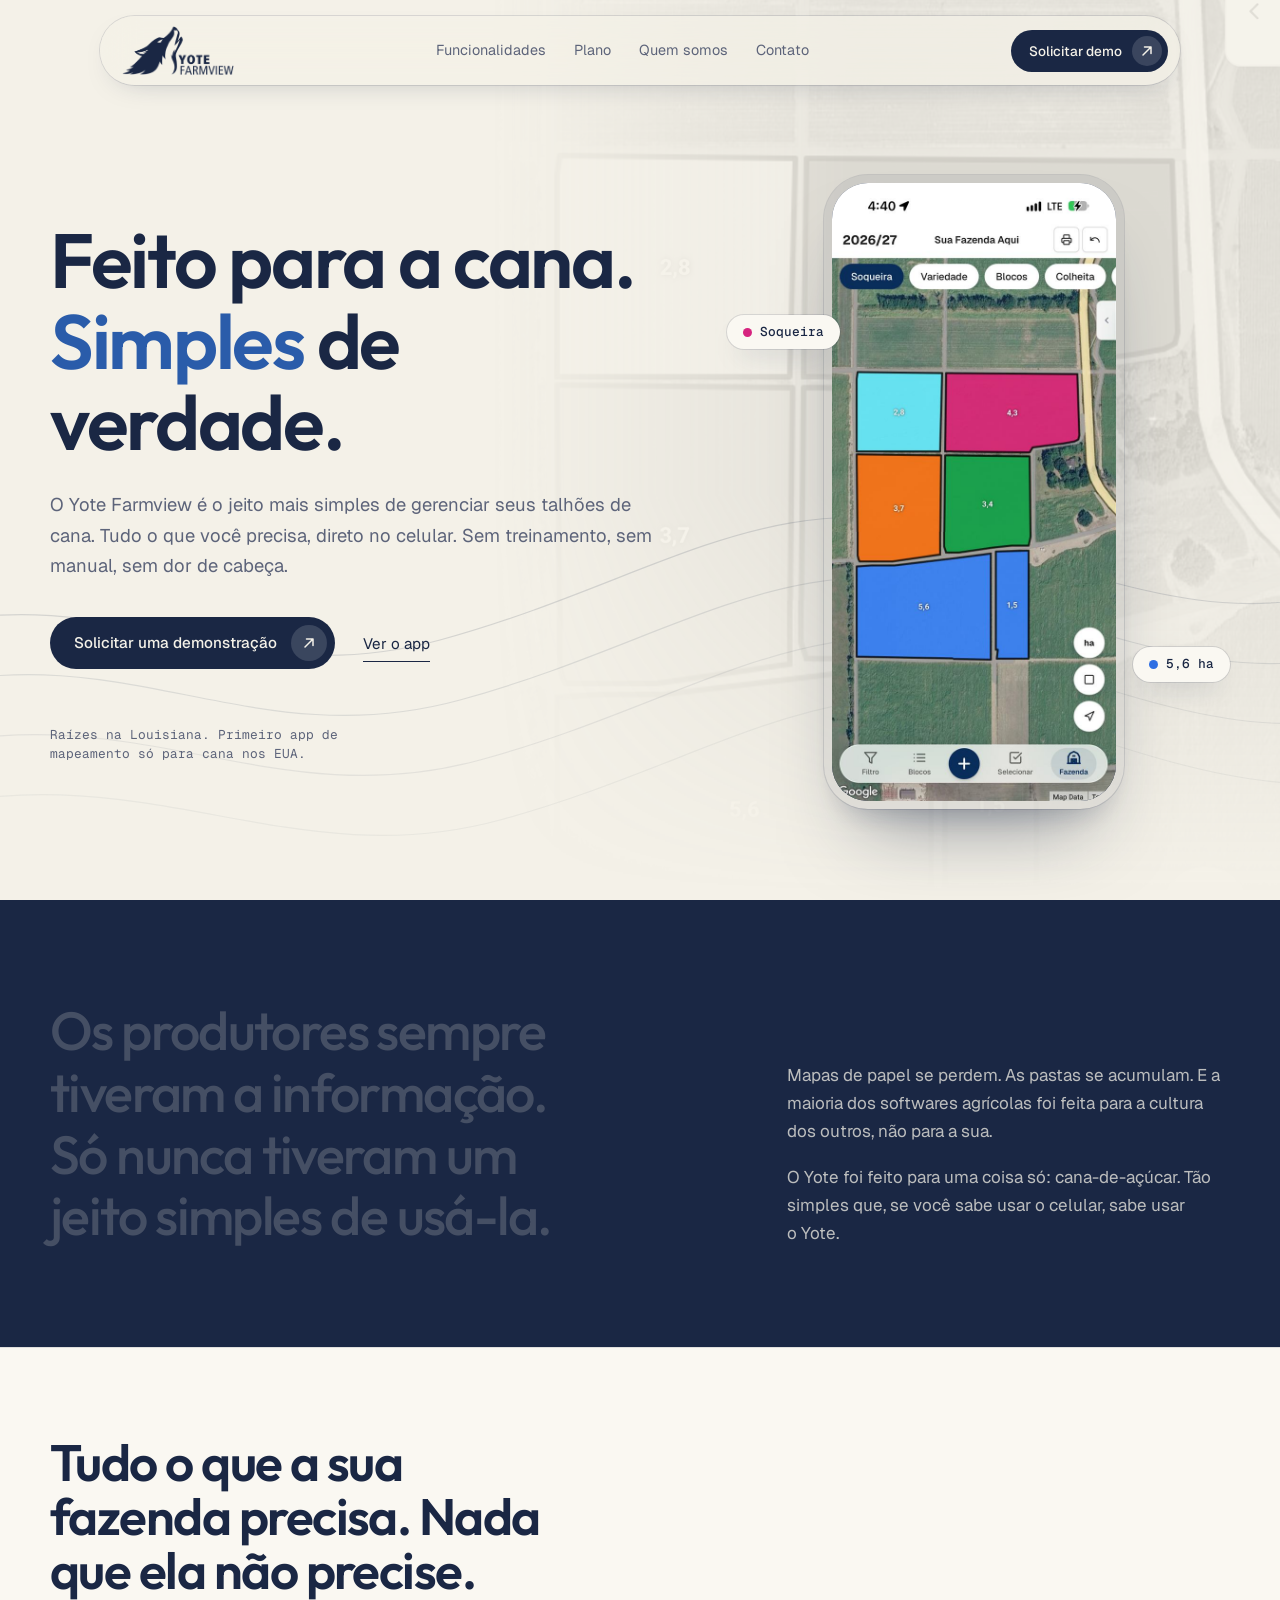
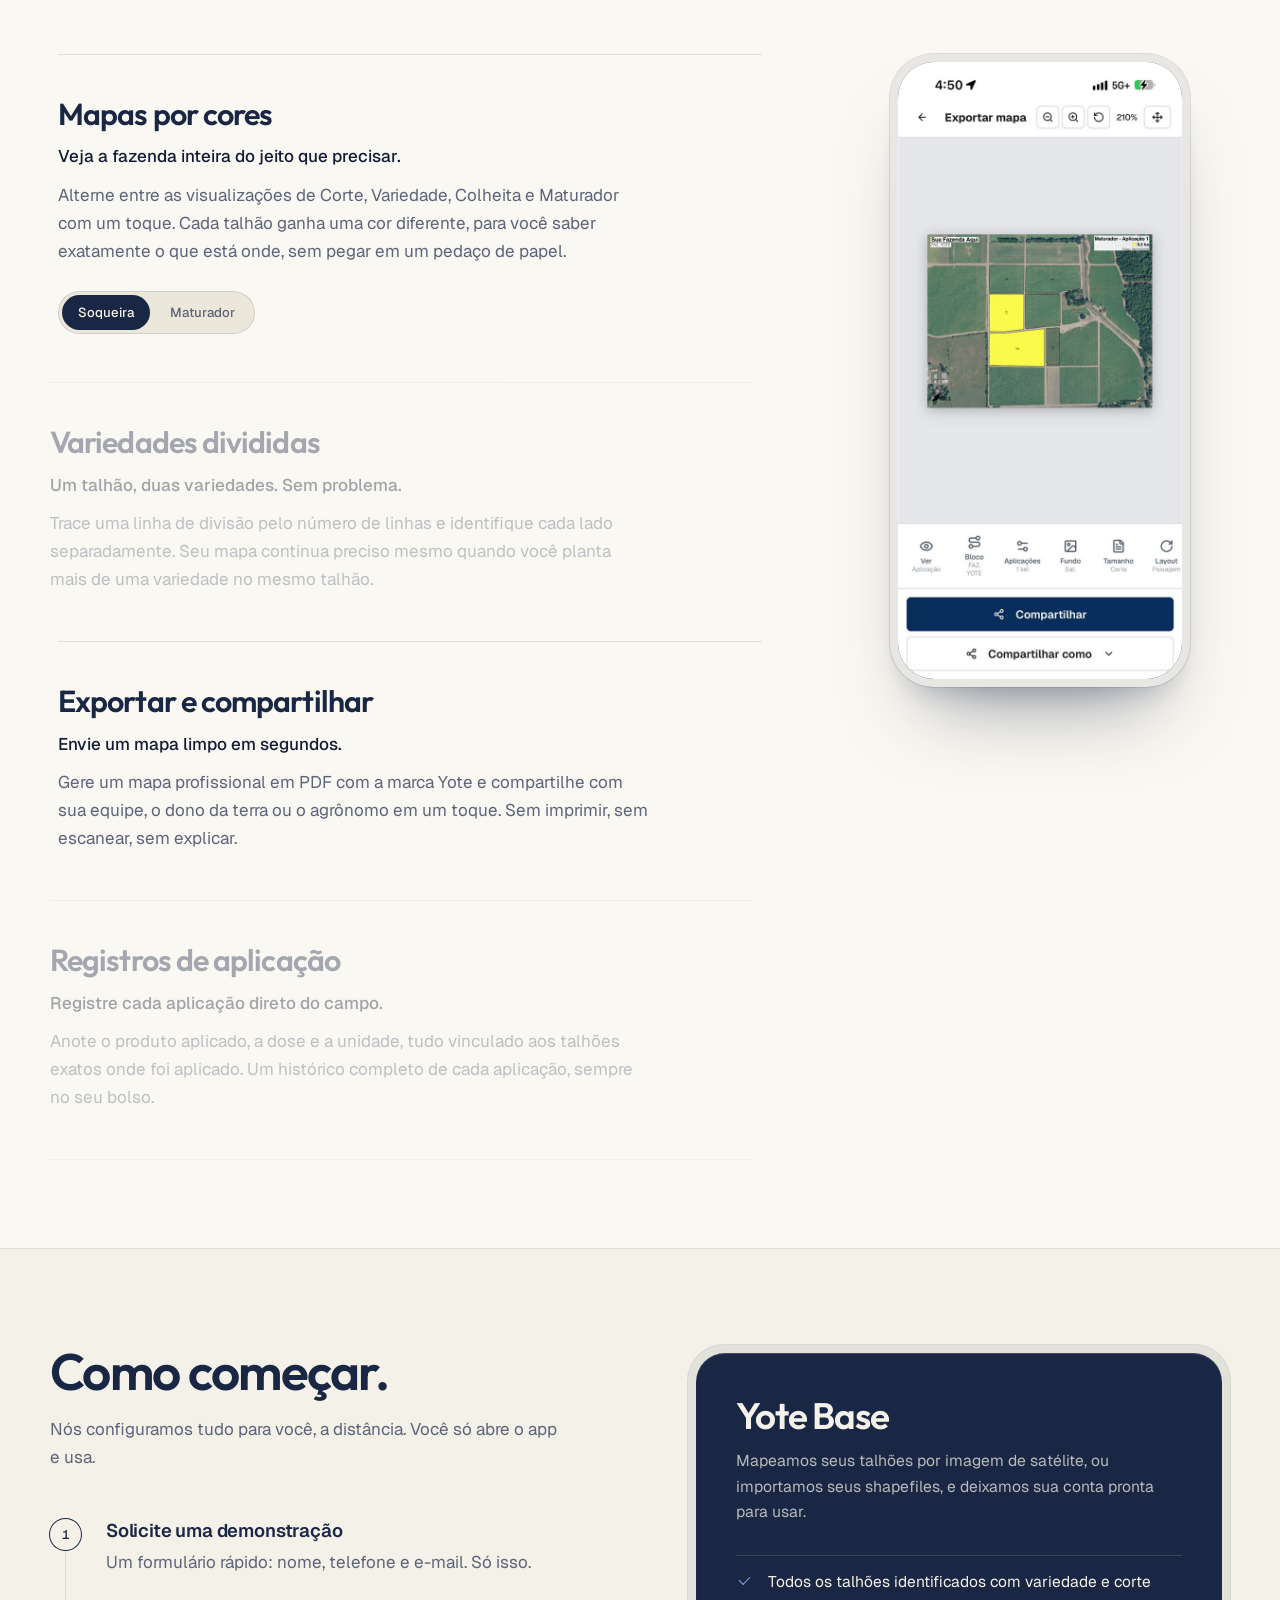
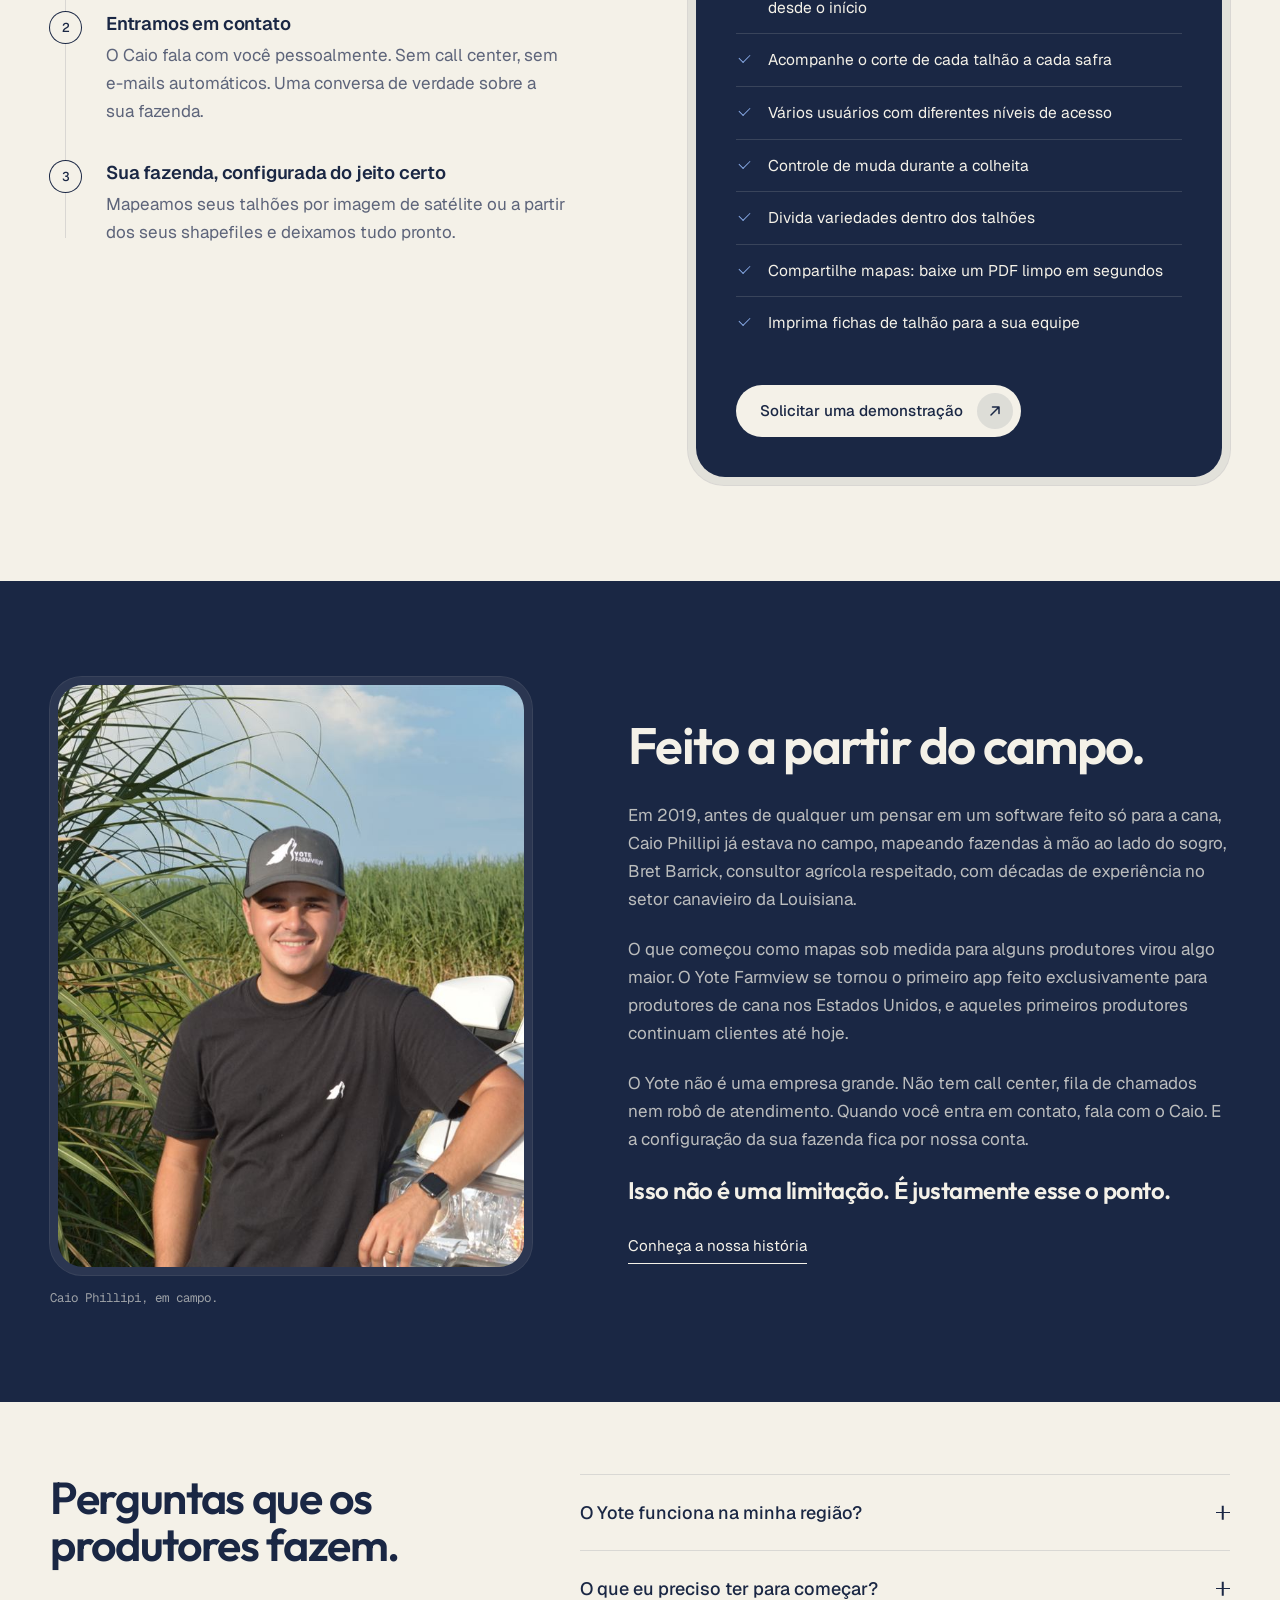
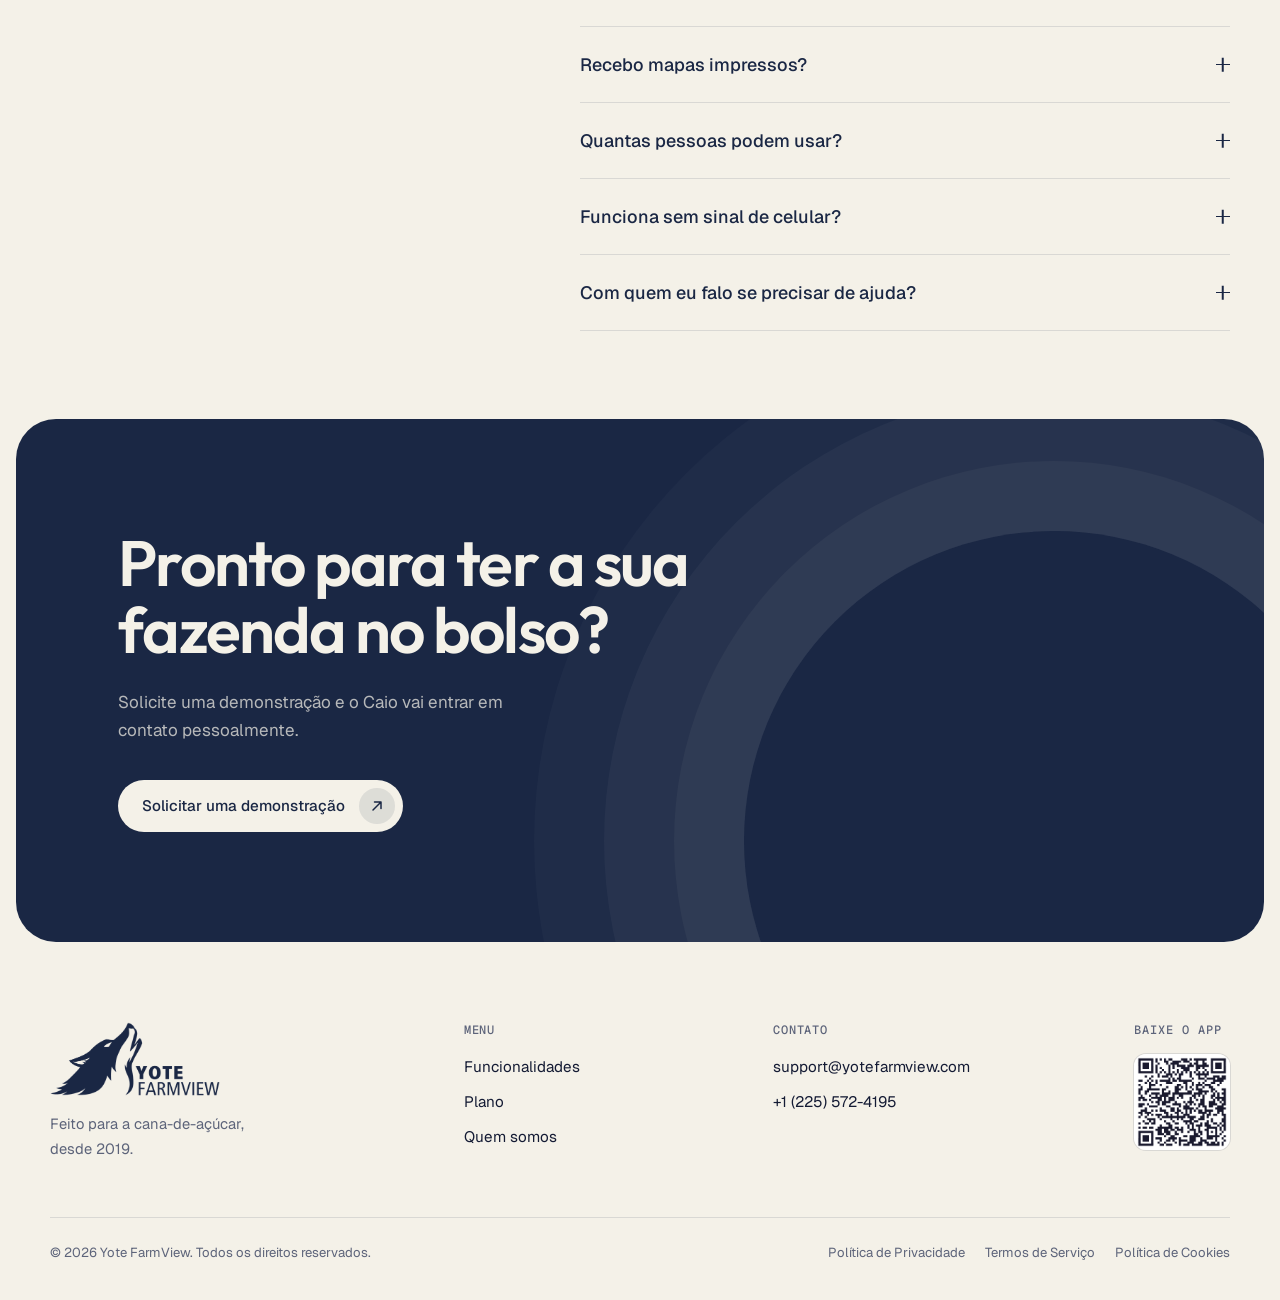
==== commit 43fa10a6: "Performance mobile: fontes sem bloquear render, imagens menores no hero, hero sem animacao de entrad" ====
--- a/index.html
+++ b/index.html
@@ -9,8 +9,9 @@
 <link rel="icon" href="public/favicon-dark.png" media="(prefers-color-scheme: dark)">
 <link rel="preconnect" href="https://fonts.googleapis.com">
 <link rel="preconnect" href="https://fonts.gstatic.com" crossorigin>
-<link href="https://fonts.googleapis.com/css2?family=Outfit:wght@600&family=Geist:wght@400;500;600&family=Geist+Mono:wght@400;500&display=swap" rel="stylesheet">
-<link rel="preload" as="image" href="public/screenshots/map.jpg" fetchpriority="high">
+<link rel="preload" as="style" href="https://fonts.googleapis.com/css2?family=Outfit:wght@600&family=Geist:wght@400;500;600&family=Geist+Mono:wght@400;500&display=swap" onload="this.onload=null;this.rel='stylesheet'">
+<noscript><link rel="stylesheet" href="https://fonts.googleapis.com/css2?family=Outfit:wght@600&family=Geist:wght@400;500;600&family=Geist+Mono:wght@400;500&display=swap"></noscript>
+<link rel="preload" as="image" href="public/screenshots/map-sm.jpg" imagesrcset="public/screenshots/map-sm.jpg 400w, public/screenshots/map.jpg 600w" imagesizes="(max-width:900px) 240px, 300px" fetchpriority="high">
 <link rel="stylesheet" href="styles.css">
 <noscript><style>.reveal{opacity:1;transform:none;filter:none}</style></noscript>
 </head>
@@ -70,7 +71,7 @@
 
     <div class="hero-stage">
       <div class="phone tilt" data-tilt>
-        <div class="phone-core"><img src="public/screenshots/map.jpg" alt="Mapa da fazenda com talhões coloridos por soqueira" width="1206" height="2622" fetchpriority="high"></div>
+        <div class="phone-core"><img src="public/screenshots/map-sm.jpg" srcset="public/screenshots/map-sm.jpg 400w, public/screenshots/map.jpg 600w" sizes="(max-width:900px) 240px, 300px" alt="Mapa da fazenda com talhões coloridos por soqueira" width="1206" height="2622" fetchpriority="high"></div>
       </div>
       <div class="chip chip-a"><i class="dot"></i>Soqueira</div>
       <div class="chip chip-b"><i class="dot dot-b"></i>5,6 ha</div>
@@ -235,6 +236,6 @@
   </div>
 </footer>
 
-<script src="main.js"></script>
+<script src="main.js" defer></script>
 </body>
 </html>
--- a/styles.css
+++ b/styles.css
@@ -458,3 +458,7 @@
 /* hero stage fades in by CSS so the LCP image never waits on JS */
 .hero-stage{animation:stage-in .7s var(--ease) .1s both}
 @keyframes stage-in{from{opacity:0;transform:translateY(16px)}}
+
+/* mobile LCP: text and hero image paint immediately */
+@media (max-width:900px){.line-in{transform:none;animation:none}.hero-stage{animation:none}.hero-bg{background-image:url(public/hero-bg-sm.jpg)}.contours path{animation-duration:1.2s}}
+@media (max-width:900px){.hero .reveal{opacity:1;transform:none;filter:none;transition:none}}
